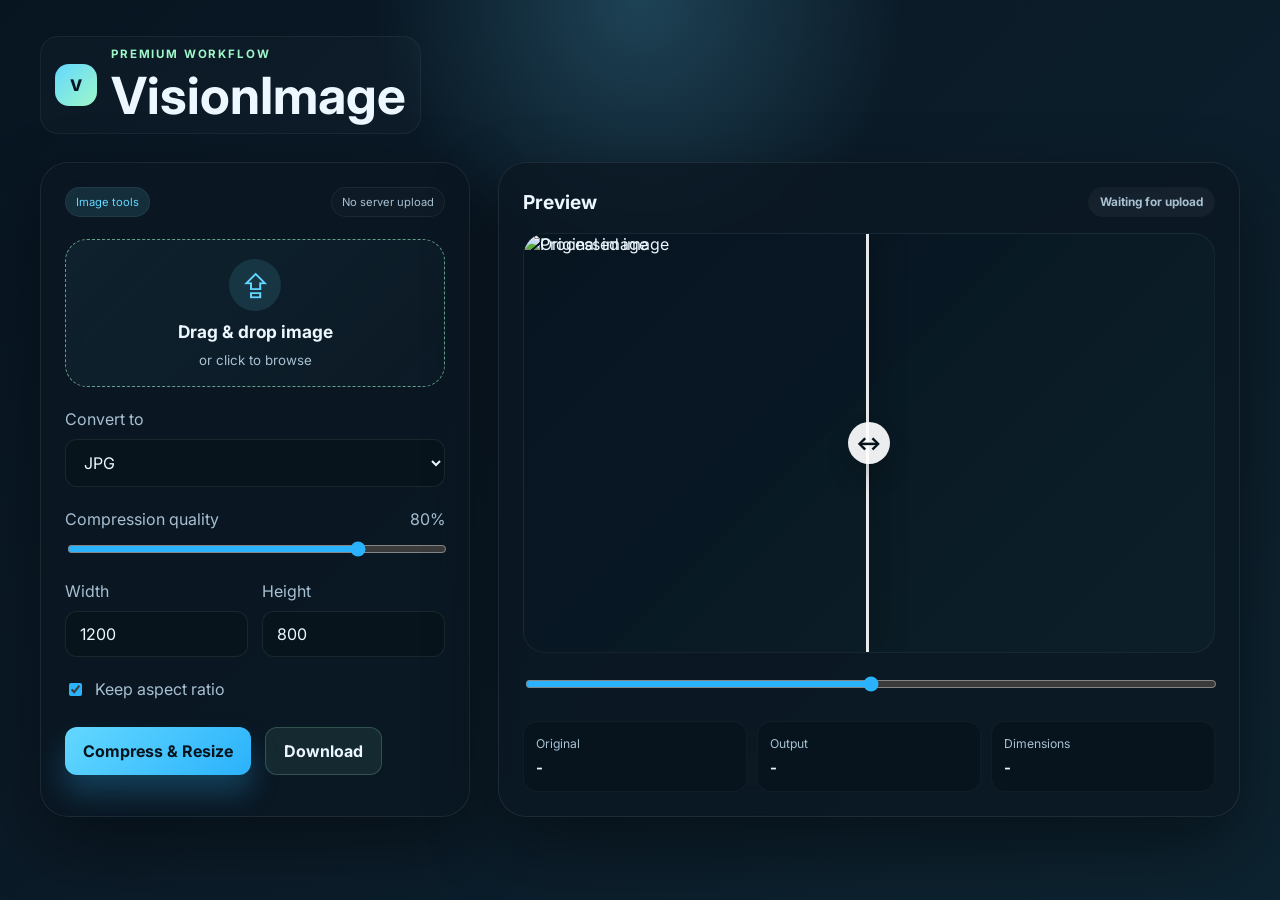
==== index.html @ 9de045d2 "Rename Index.html to index.html" ====
<!DOCTYPE html>
<html lang="en">
  <head>
    <meta charset="UTF-8" />
    <meta name="viewport" content="width=device-width, initial-scale=1.0" />
    <title>VisionImage — Premium Image Compressor</title>
    <link rel="preconnect" href="https://fonts.googleapis.com" />
    <link rel="preconnect" href="https://fonts.gstatic.com" crossorigin />
    <link
      href="https://fonts.googleapis.com/css2?family=Inter:wght@400;500;600;700;800&display=swap"
      rel="stylesheet"
    />
    <link rel="stylesheet" href="Style.css" />
  </head>
  <body>
    <div class="page-shell">
      <header class="topbar">
        <div class="brand-row">
          <div class="brand-mark">V</div>
          <div>
            <p class="eyebrow">Premium workflow</p>
            <h1>VisionImage</h1>
          </div>
        </div>
      </header>

      <main class="tool-layout">
        <section class="panel controls-panel">
          <div class="panel-header-row">
            <span class="tag-pill">Image tools</span>
            <span class="mini-stat">No server upload</span>
          </div>

          <div id="dropZone" class="upload-box">
            <label for="imageInput" class="upload-label">
              <span class="upload-icon">⇪</span>
              <strong>Drag & drop image</strong>
              <small>or click to browse</small>
            </label>
            <input id="imageInput" type="file" accept="image/*" />
          </div>

          <div class="control-group">
            <label for="formatSelect">Convert to</label>
            <select id="formatSelect">
              <option value="image/jpeg">JPG</option>
              <option value="image/webp">WebP</option>
              <option value="image/png">PNG</option>
            </select>
          </div>

          <div class="control-group range-group">
            <div class="label-row">
              <label for="qualityRange">Compression quality</label>
              <span id="qualityValue">80%</span>
            </div>
            <input id="qualityRange" type="range" min="10" max="100" value="80" />
          </div>

          <div class="resize-grid">
            <div class="control-group compact">
              <label for="widthInput">Width</label>
              <input id="widthInput" type="number" min="1" value="1200" />
            </div>
            <div class="control-group compact">
              <label for="heightInput">Height</label>
              <input id="heightInput" type="number" min="1" value="800" />
            </div>
          </div>

          <label class="checkbox-row">
            <input id="lockAspect" type="checkbox" checked />
            <span>Keep aspect ratio</span>
          </label>

          <div class="button-row">
            <button id="processBtn" class="primary-btn">Compress & Resize</button>
            <a id="downloadBtn" class="secondary-btn" download="converted-image.jpg" hidden>
              Download
            </a>
          </div>
        </section>

        <section class="panel preview-panel">
          <div class="preview-header">
            <h2>Preview</h2>
            <span id="statusBadge" class="status-badge neutral">Waiting for upload</span>
          </div>

          <div class="compare-card">
            <div id="compareSurface" class="compare-surface">
              <img id="beforeImage" alt="Original image" />
              <div id="afterLayer" class="after-layer">
                <img id="afterImage" alt="Processed image" />
              </div>
              <div id="compareHandle" class="compare-handle">↔</div>
            </div>
            <input id="compareSlider" type="range" min="0" max="100" value="50" aria-label="Before after comparison" />
          </div>

          <div class="stats-box">
            <div>
              <span>Original</span>
              <strong id="originalInfo">-</strong>
            </div>
            <div>
              <span>Output</span>
              <strong id="outputInfo">-</strong>
            </div>
            <div>
              <span>Dimensions</span>
              <strong id="dimensionInfo">-</strong>
            </div>
          </div>
        </section>
      </main>
    </div>

    <script src="Script.js"></script>
  </body>
</html>
---- Style.css ----
:root {
  --bg: #071521;
  --bg-alt: #0d1f2d;
  --panel: rgba(12, 24, 34, 0.72);
  --panel-border: rgba(255, 255, 255, 0.08);
  --primary: #63d8ff;
  --primary-strong: #2bb2fc;
  --accent: #9ef7c8;
  --text: #edf7ff;
  --muted: #a7c0d2;
  --success: #87f5c7;
  --shadow: 0 28px 70px rgba(0, 0, 0, 0.42);
  --ring: rgba(99, 216, 255, 0.3);
}

* {
  box-sizing: border-box;
}

html {
  scroll-behavior: smooth;
}

body {
  margin: 0;
  min-height: 100vh;
  font-family: "Inter", sans-serif;
  background:
    radial-gradient(circle at top, rgba(99, 216, 255, 0.22), transparent 24%),
    linear-gradient(135deg, #071521 0%, #0b1a27 38%, #0d2330 100%);
  color: var(--text);
}

img {
  max-width: 100%;
  display: block;
}

button,
input,
select {
  font: inherit;
}

.page-shell {
  max-width: 1240px;
  margin: 0 auto;
  padding: 36px 20px 60px;
}

.topbar {
  margin-bottom: 28px;
}

.brand-row {
  display: inline-flex;
  align-items: center;
  gap: 14px;
  padding: 10px 14px;
  border-radius: 18px;
  background: rgba(255, 255, 255, 0.02);
  border: 1px solid rgba(255, 255, 255, 0.05);
}

.brand-mark {
  width: 42px;
  height: 42px;
  border-radius: 14px;
  display: grid;
  place-items: center;
  background: linear-gradient(135deg, var(--primary), var(--accent));
  color: #071521;
  font-weight: 800;
}

.eyebrow {
  margin: 0 0 6px;
  font-size: 0.72rem;
  letter-spacing: 0.16em;
  text-transform: uppercase;
  color: var(--accent);
  font-weight: 700;
}

h1 {
  margin: 0;
  font-size: clamp(2rem, 4vw, 3.3rem);
  line-height: 1.1;
}

.tool-layout {
  display: grid;
  grid-template-columns: minmax(320px, 430px) minmax(350px, 1fr);
  gap: 28px;
}

.panel {
  background: rgba(12, 24, 34, 0.74);
  border: 1px solid var(--panel-border);
  border-radius: 28px;
  box-shadow: var(--shadow);
  padding: 24px;
  backdrop-filter: blur(16px);
}

.controls-panel {
  display: flex;
  flex-direction: column;
  gap: 22px;
}

.panel-header-row {
  display: flex;
  justify-content: space-between;
  gap: 12px;
  align-items: center;
}

.tag-pill,
.mini-stat {
  display: inline-flex;
  align-items: center;
  border-radius: 999px;
  padding: 7px 10px;
  font-size: 0.7rem;
  border: 1px solid rgba(255, 255, 255, 0.06);
}

.tag-pill {
  background: rgba(99, 216, 255, 0.12);
  color: var(--primary);
}

.mini-stat {
  color: var(--muted);
  background: rgba(255, 255, 255, 0.02);
}

.upload-box {
  border: 1.5px dashed rgba(158, 247, 200, 0.6);
  border-radius: 22px;
  background: linear-gradient(135deg, rgba(16, 36, 48, 0.88), rgba(13, 28, 39, 0.7));
  padding: 18px 16px;
  transition: border-color 0.25s ease, transform 0.2s ease, box-shadow 0.2s ease;
}

.upload-box.dragover {
  border-color: var(--primary);
  box-shadow: 0 0 0 5px var(--ring);
  transform: translateY(-1px);
}

.upload-label {
  display: flex;
  flex-direction: column;
  align-items: center;
  justify-content: center;
  gap: 10px;
  text-align: center;
  cursor: pointer;
  min-height: 110px;
}

.upload-icon {
  width: 52px;
  height: 52px;
  display: grid;
  place-items: center;
  border-radius: 50%;
  font-size: 1.7rem;
  background: rgba(99, 216, 255, 0.12);
  color: var(--primary);
}

.upload-label strong {
  font-size: 1.08rem;
}

.upload-label small {
  color: var(--muted);
}

#imageInput {
  display: none;
}

.control-group {
  display: flex;
  flex-direction: column;
  gap: 10px;
}

.control-group label,
.label-row {
  color: var(--muted);
}

.label-row {
  display: flex;
  justify-content: space-between;
  align-items: center;
  gap: 12px;
}

select,
input[type="number"],
input[type="range"] {
  width: 100%;
}

select,
input[type="number"] {
  border: 1px solid rgba(255, 255, 255, 0.08);
  background: rgba(8, 20, 28, 0.85);
  border-radius: 12px;
  color: var(--text);
  padding: 12px 14px;
}

input[type="range"] {
  accent-color: var(--primary-strong);
}

.resize-grid {
  display: grid;
  grid-template-columns: repeat(2, minmax(0, 1fr));
  gap: 14px;
}

.checkbox-row {
  display: inline-flex;
  align-items: center;
  gap: 10px;
  color: var(--muted);
}

.checkbox-row input {
  accent-color: var(--primary-strong);
}

.button-row {
  display: flex;
  flex-wrap: wrap;
  gap: 14px;
  margin-top: 6px;
}

.primary-btn,
.secondary-btn {
  display: inline-flex;
  align-items: center;
  justify-content: center;
  border-radius: 12px;
  font-weight: 700;
  text-decoration: none;
  padding: 13px 18px;
  cursor: pointer;
  border: none;
  transition: transform 0.2s ease, box-shadow 0.2s ease, opacity 0.2s ease;
}

.primary-btn {
  background: linear-gradient(135deg, var(--primary), var(--primary-strong));
  color: #06131b;
  box-shadow: 0 18px 28px rgba(43, 178, 252, 0.25);
}

.secondary-btn {
  background: rgba(158, 247, 200, 0.08);
  border: 1px solid rgba(158, 247, 200, 0.2);
  color: var(--text);
}

.primary-btn:hover,
.secondary-btn:hover {
  transform: translateY(-1px);
}

.preview-panel {
  display: flex;
  flex-direction: column;
  min-height: 520px;
}

.preview-header {
  display: flex;
  align-items: center;
  justify-content: space-between;
  gap: 14px;
  margin-bottom: 16px;
}

.preview-header h2 {
  margin: 0;
  font-size: 1.2rem;
}

.status-badge {
  display: inline-flex;
  align-items: center;
  justify-content: center;
  padding: 8px 12px;
  border-radius: 999px;
  font-size: 0.74rem;
  font-weight: 700;
}

.status-badge.neutral {
  color: var(--muted);
  background: rgba(255, 255, 255, 0.04);
}

.status-badge.success {
  color: var(--success);
  background: rgba(135, 245, 199, 0.09);
}

.compare-card {
  display: flex;
  flex-direction: column;
  gap: 12px;
}

.compare-surface {
  position: relative;
  width: 100%;
  height: 420px;
  overflow: hidden;
  border-radius: 22px;
  background: linear-gradient(135deg, rgba(7, 21, 33, 0.92), rgba(13, 33, 42, 0.84));
  border: 1px solid rgba(255, 255, 255, 0.06);
}

.compare-surface img {
  position: absolute;
  inset: 0;
  width: 100%;
  height: 100%;
  object-fit: cover;
}

.after-layer {
  position: absolute;
  inset: 0 auto 0 0;
  width: 50%;
  overflow: hidden;
  border-right: 3px solid rgba(255, 255, 255, 0.9);
  box-shadow: 12px 0 26px rgba(0, 0, 0, 0.15);
}

.compare-handle {
  position: absolute;
  top: 50%;
  left: 50%;
  transform: translate(-50%, -50%);
  width: 42px;
  height: 42px;
  display: grid;
  place-items: center;
  background: rgba(255, 255, 255, 0.92);
  color: #06131b;
  border-radius: 50%;
  box-shadow: 0 12px 24px rgba(0, 0, 0, 0.2);
  font-size: 1.2rem;
  font-weight: 800;
  pointer-events: none;
}

#compareSlider {
  width: 100%;
  height: 34px;
  accent-color: var(--primary-strong);
}

.stats-box {
  margin-top: 18px;
  display: grid;
  grid-template-columns: repeat(3, minmax(0, 1fr));
  gap: 10px;
}

.stats-box > div {
  border-radius: 14px;
  padding: 14px 12px;
  background: rgba(8, 21, 29, 0.8);
  border: 1px solid rgba(255, 255, 255, 0.04);
}

.stats-box span {
  display: block;
  margin-bottom: 6px;
  font-size: 0.76rem;
  color: var(--muted);
}

.stats-box strong {
  font-size: 0.93rem;
}

@media (max-width: 860px) {
  .tool-layout {
    grid-template-columns: 1fr;
  }

  .compare-surface {
    height: 300px;
  }
}
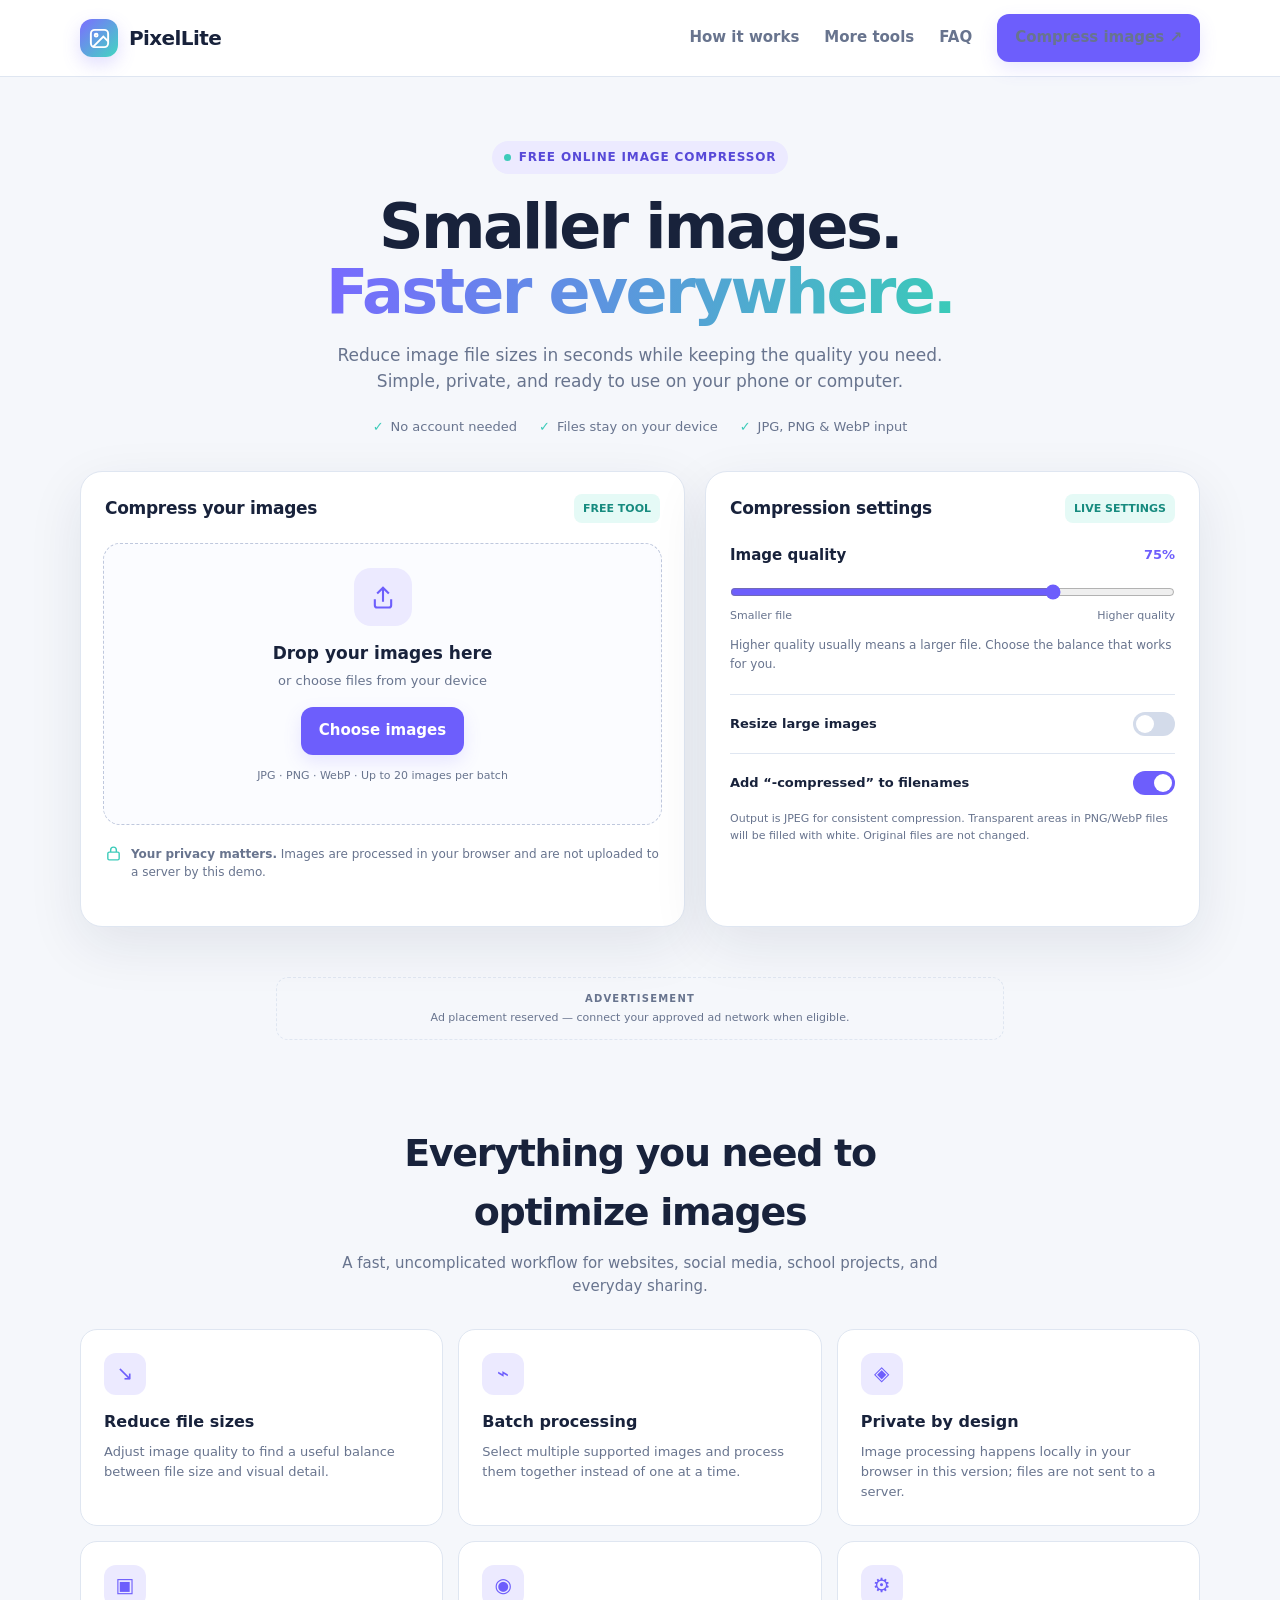
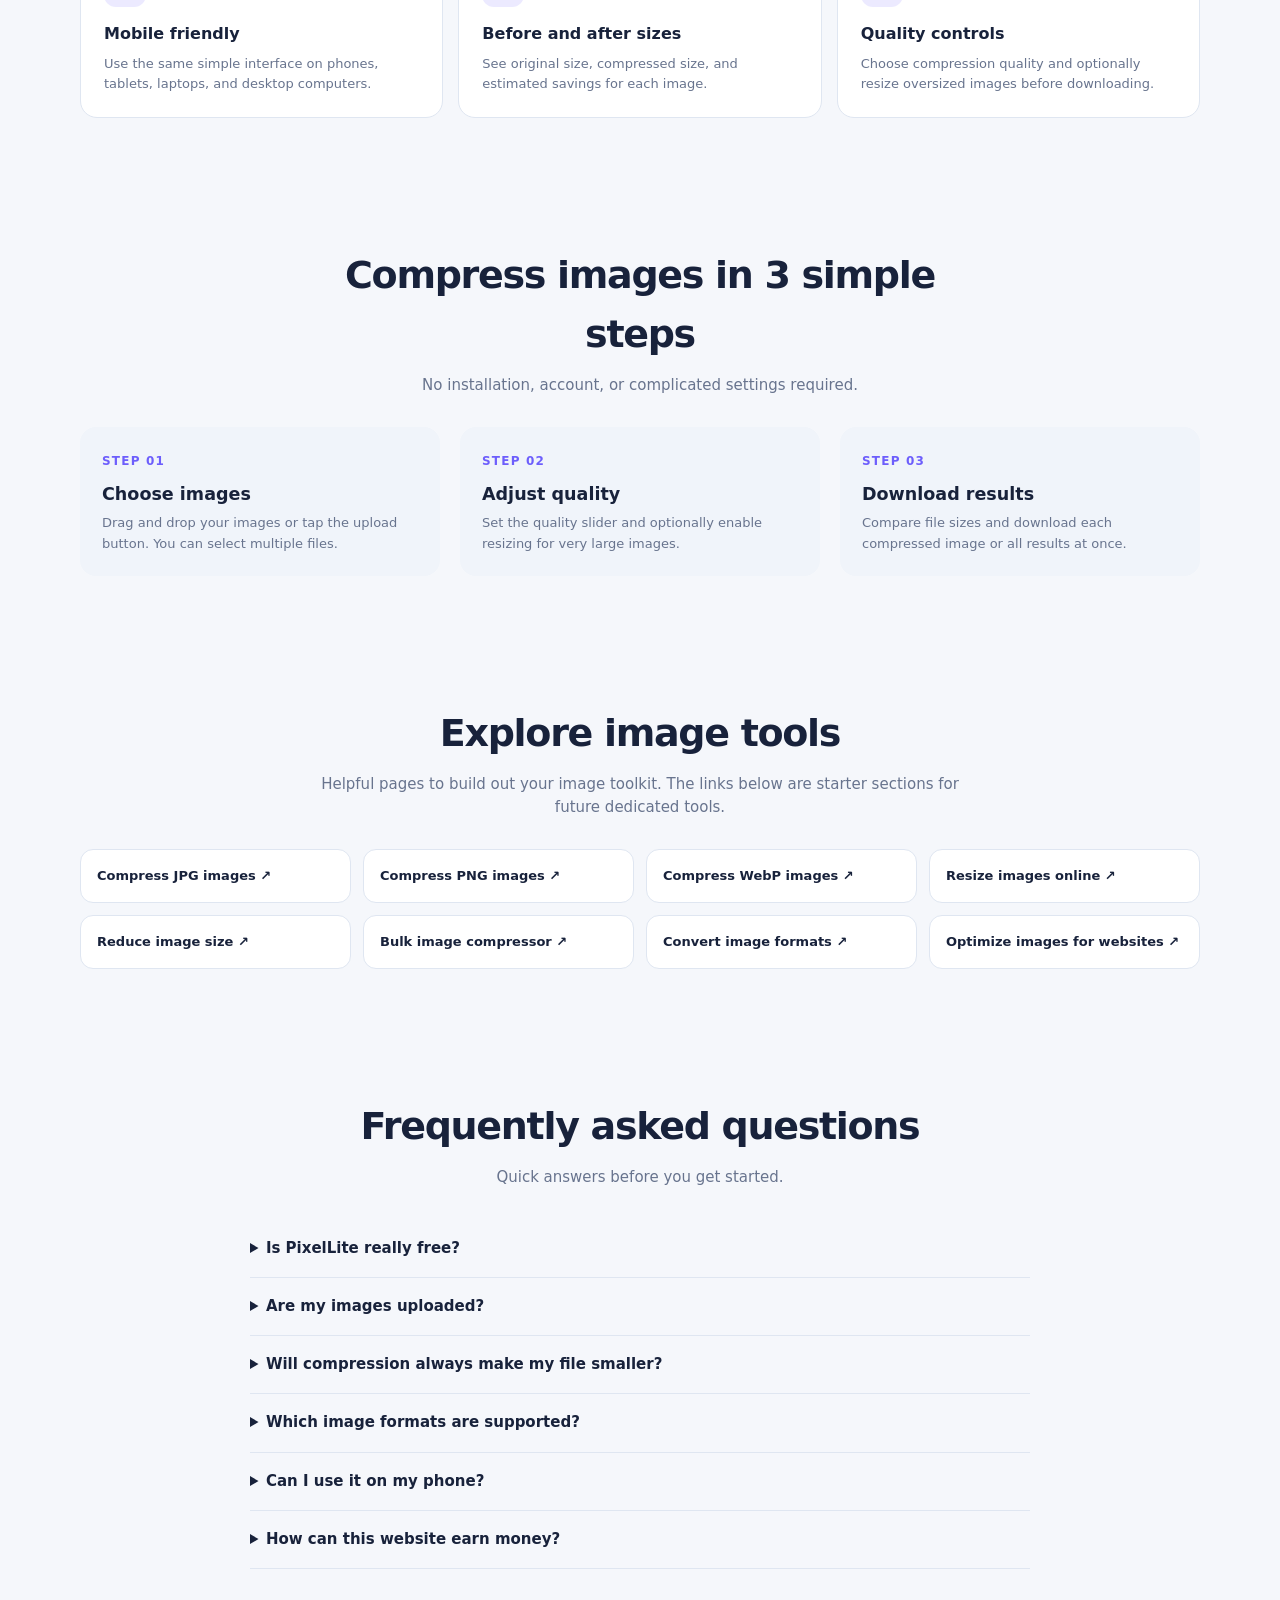
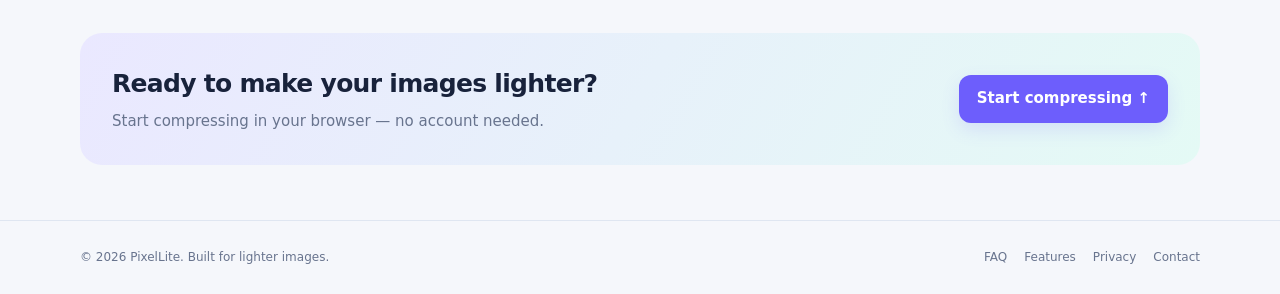
==== commit 946aa5b9: "Update Fromer Code" ====
--- a/index.html
+++ b/index.html
@@ -1,121 +1,278 @@
 <!DOCTYPE html>
 <html lang="en">
-  <head>
-    <meta charset="UTF-8" />
-    <meta name="viewport" content="width=device-width, initial-scale=1.0" />
-    <title>VisionImage — Premium Image Compressor</title>
-    <link rel="preconnect" href="https://fonts.googleapis.com" />
-    <link rel="preconnect" href="https://fonts.gstatic.com" crossorigin />
-    <link
-      href="https://fonts.googleapis.com/css2?family=Inter:wght@400;500;600;700;800&display=swap"
-      rel="stylesheet"
-    />
-    <link rel="stylesheet" href="Style.css" />
-  </head>
-  <body>
-    <div class="page-shell">
-      <header class="topbar">
-        <div class="brand-row">
-          <div class="brand-mark">V</div>
-          <div>
-            <p class="eyebrow">Premium workflow</p>
-            <h1>VisionImage</h1>
-          </div>
-        </div>
-      </header>
+<head>
+<meta charset="UTF-8">
+<meta name="viewport" content="width=device-width, initial-scale=1">
+<title>DPixelLite — Free Online Image Compressor</title>
+<meta name="description" content="Compress JPG, PNG and WebP images online. Compare file sizes, adjust quality, and download optimized images directly in your browser.">
+<meta name="keywords" content="compress image online, image compressor, compress JPG, compress PNG, reduce image size, WebP">
+<meta name="theme-color" content="#10172b">
+<link rel="canonical" href="https://your-site.pages.dev/">
+<meta property="og:title" content="PixelLite — Free Online Image Compressor">
+<meta property="og:description" content="Make images smaller in seconds. Private, simple, and free.">
+<meta property="og:type" content="website">
+<style>
+:root{color-scheme:light dark;--bg:light-dark(#f5f7fb,#0b1020);--surface:light-dark(#fff,#121a2e);--surface2:light-dark(#f0f4fa,#19233a);--text:light-dark(#18223b,#f1f5ff);--muted:light-dark(#68748e,#a3afc9);--border:light-dark(#dfe6f1,#293650);--accent:#6d5efc;--accent2:#3dcbba;--danger:#d64b63;--shadow:0 18px 55px rgba(22,35,68,.09)}
+*{box-sizing:border-box}html{scroll-behavior:smooth}body{margin:0;background:var(--bg);color:var(--text);font:15px/1.55 Inter,ui-sans-serif,system-ui,-apple-system,BlinkMacSystemFont,"Segoe UI",sans-serif}button,input{font:inherit}button{cursor:pointer}.root{min-height:100vh;background:var(--bg)}.wrap{width:min(1120px,calc(100% - 36px));margin:auto}.topbar{border-bottom:1px solid var(--border);background:var(--surface)}.nav{height:76px;display:flex;align-items:center;justify-content:space-between;gap:20px}.brand{display:flex;align-items:center;gap:11px;text-decoration:none;color:var(--text);font-size:20px;font-weight:850;letter-spacing:-.6px}.logo{width:38px;height:38px;border-radius:12px;background:linear-gradient(135deg,#7c6dff,#42d7c1);display:grid;place-items:center;color:white;box-shadow:0 7px 18px #6d5efc35}.logo svg{width:23px}.navlinks{display:flex;align-items:center;gap:25px}.navlinks a{color:var(--muted);text-decoration:none;font-weight:650}.navlinks a:hover{color:var(--accent)}.nav-cta,.primary{border:0;background:var(--accent);color:white;padding:12px 18px;border-radius:12px;font-weight:800;box-shadow:0 7px 18px #6d5efc25}.hero{text-align:center;padding:64px 0 34px}.eyebrow{display:inline-flex;align-items:center;gap:8px;padding:7px 12px;border-radius:999px;background:light-dark(#eceaff,#242044);color:light-dark(#5749d8,#bdb5ff);font-size:12px;font-weight:850;letter-spacing:.07em;text-transform:uppercase}.eyedot{width:7px;height:7px;background:var(--accent2);border-radius:50%}h1{font-size:clamp(36px,6vw,62px);line-height:1.06;letter-spacing:-2.7px;margin:20px auto 17px;max-width:820px}h1 span{background:linear-gradient(100deg,#7869ff,#3acbb8);background-clip:text;-webkit-background-clip:text;color:transparent}.hero p{color:var(--muted);font-size:17px;max-width:640px;margin:0 auto}.trustrow{display:flex;justify-content:center;gap:22px;flex-wrap:wrap;margin-top:22px;color:var(--muted);font-size:13px}.trustrow span{display:flex;align-items:center;gap:7px}.check{color:var(--accent2);font-weight:900}.workspace{display:grid;grid-template-columns:1.1fr .9fr;gap:20px;align-items:stretch;padding-bottom:30px}.panel{background:var(--surface);border:1px solid var(--border);border-radius:22px;box-shadow:var(--shadow);overflow:hidden}.panelhead{padding:22px 24px 0;display:flex;align-items:center;justify-content:space-between;gap:12px}.panelhead h2{font-size:17px;margin:0;letter-spacing:-.3px}.pill{font-size:11px;font-weight:800;color:light-dark(#178b7f,#72e2d2);background:light-dark(#e5faf6,#123a3a);padding:6px 9px;border-radius:8px}.dropzone{margin:20px 22px;border:1.5px dashed light-dark(#bfc8dd,#455271);border-radius:17px;min-height:250px;display:flex;flex-direction:column;align-items:center;justify-content:center;text-align:center;padding:24px;transition:.2s;background:light-dark(#fbfcff,#151e34)}.dropzone.dragover{border-color:var(--accent);background:light-dark(#f0eeff,#242044)}.uploadicon{width:58px;height:58px;border-radius:17px;display:grid;place-items:center;background:light-dark(#eceaff,#29254b);color:var(--accent);margin-bottom:14px}.uploadicon svg{width:28px;height:28px}.dropzone h3{margin:0 0 5px;font-size:17px}.dropzone p{color:var(--muted);margin:0 0 16px;font-size:13px}.filetypes{font-size:11px!important;margin-top:12px!important}.secondary{border:1px solid var(--border);background:var(--surface);color:var(--text);padding:11px 16px;border-radius:11px;font-weight:750}.secondary:hover{border-color:var(--accent)}#fileInput{display:none}.privacy{display:flex;gap:9px;align-items:flex-start;margin:0 24px 22px;color:var(--muted);font-size:12px}.privacy svg{width:17px;min-width:17px;color:var(--accent2)}.settings{padding:21px 24px 24px}.settingline{display:flex;align-items:center;justify-content:space-between;gap:14px;margin-bottom:10px}.settingline label{font-weight:750}.qualityvalue{font-size:13px;color:var(--accent);font-weight:900}.range{width:100%;accent-color:var(--accent);margin:7px 0 5px}.rangeends{display:flex;justify-content:space-between;color:var(--muted);font-size:11px}.settingnote{font-size:12px;color:var(--muted);margin:12px 0 20px}.toggleline{display:flex;justify-content:space-between;gap:12px;align-items:center;border-top:1px solid var(--border);padding-top:17px;margin-top:17px}.toggleline label{font-size:13px;font-weight:700}.switch{position:relative;width:42px;height:24px;flex-shrink:0}.switch input{opacity:0;width:0;height:0}.slider{position:absolute;inset:0;background:light-dark(#d3dbea,#3a4762);border-radius:99px;transition:.2s}.slider:before{content:"";position:absolute;width:18px;height:18px;left:3px;top:3px;background:white;border-radius:50%;transition:.2s}.switch input:checked+.slider{background:var(--accent)}.switch input:checked+.slider:before{transform:translateX(18px)}.formatnote{color:var(--muted);font-size:11px;margin:15px 0 0}.filelist{padding:0 22px 22px;display:grid;gap:10px}.fileitem{border:1px solid var(--border);border-radius:14px;padding:12px;display:grid;grid-template-columns:48px minmax(0,1fr) auto;gap:12px;align-items:center}.thumb{width:48px;height:48px;border-radius:10px;object-fit:cover;background:var(--surface2)}.filename{font-weight:750;font-size:13px;white-space:nowrap;overflow:hidden;text-overflow:ellipsis}.filesub{color:var(--muted);font-size:11px;margin-top:3px}.fileactions{display:flex;align-items:center;gap:7px}.downloadone{border:0;border-radius:9px;background:light-dark(#eceaff,#29254b);color:light-dark(#5749d8,#c3bcff);padding:8px 10px;font-size:11px;font-weight:850}.removeone{border:0;background:transparent;color:var(--muted);font-size:18px;padding:5px}.results{margin:0 22px 22px;padding:18px;border-radius:15px;background:var(--surface2);display:none}.resulttop{display:flex;justify-content:space-between;gap:10px;align-items:center}.resulttop strong{font-size:14px}.saved{font-size:12px;font-weight:900;color:light-dark(#128c7e,#62e0cf)}.stats{display:grid;grid-template-columns:repeat(3,1fr);gap:8px;margin-top:14px}.stat{background:var(--surface);border:1px solid var(--border);padding:12px;border-radius:11px;min-width:0}.stat span{display:block;color:var(--muted);font-size:10px;margin-bottom:5px}.stat strong{font-size:15px;letter-spacing:-.4px;overflow-wrap:anywhere}.actions{display:flex;gap:9px;margin-top:15px}.actions button{flex:1}.primary:disabled{opacity:.5;cursor:not-allowed}.status{font-size:12px;color:var(--muted);min-height:18px;margin-top:12px}.section{padding:64px 0}.sectionhead{text-align:center;max-width:650px;margin:0 auto 30px}.sectionhead h2{font-size:clamp(26px,4vw,38px);letter-spacing:-1.3px;margin:0 0 10px}.sectionhead p{color:var(--muted);margin:0}.featuregrid{display:grid;grid-template-columns:repeat(3,1fr);gap:15px}.feature{padding:23px;background:var(--surface);border:1px solid var(--border);border-radius:17px}.featureicon{width:42px;height:42px;border-radius:12px;background:light-dark(#eceaff,#29254b);display:grid;place-items:center;color:var(--accent);font-size:20px}.feature h3{margin:15px 0 7px;font-size:16px}.feature p{color:var(--muted);font-size:13px;margin:0}.howgrid{display:grid;grid-template-columns:repeat(3,1fr);gap:20px}.step{padding:22px;border-radius:16px;background:var(--surface2)}.stepnum{color:var(--accent);font-size:12px;font-weight:900;letter-spacing:.1em}.step h3{margin:9px 0 5px}.step p{color:var(--muted);font-size:13px;margin:0}.seo-tools{display:grid;grid-template-columns:repeat(4,1fr);gap:12px}.tool-link{padding:16px;border:1px solid var(--border);border-radius:13px;text-decoration:none;color:var(--text);background:var(--surface);font-weight:750;font-size:13px}.tool-link:hover{border-color:var(--accent);color:var(--accent)}.faq{max-width:780px;margin:auto}.faq details{padding:17px 0;border-bottom:1px solid var(--border)}.faq summary{font-weight:800;cursor:pointer}.faq details p{color:var(--muted);font-size:14px;margin-bottom:0}.cta{padding:32px;border-radius:22px;background:linear-gradient(120deg,light-dark(#eae8ff,#211e47),light-dark(#e4faf5,#123b3a));display:flex;justify-content:space-between;align-items:center;gap:20px}.cta h2{margin:0 0 6px;font-size:25px;letter-spacing:-.7px}.cta p{margin:0;color:var(--muted)}footer{border-top:1px solid var(--border);padding:27px 0;color:var(--muted);font-size:12px}.footrow{display:flex;justify-content:space-between;gap:18px;flex-wrap:wrap}.footlinks{display:flex;gap:17px;flex-wrap:wrap}.footlinks a{color:var(--muted);text-decoration:none}.toast{position:fixed;bottom:20px;left:50%;transform:translateX(-50%);background:var(--text);color:var(--bg);padding:12px 18px;border-radius:12px;box-shadow:var(--shadow);display:none;z-index:10;font-size:13px;font-weight:750}.adslot{border:1px dashed var(--border);border-radius:12px;padding:13px;text-align:center;color:var(--muted);font-size:11px;margin:20px auto;max-width:728px}.adslot strong{display:block;color:var(--muted);font-size:10px;letter-spacing:.12em;margin-bottom:3px}.hidden{display:none!important}
+@media(max-width:800px){.workspace{grid-template-columns:1fr}.hero{padding-top:48px}.featuregrid{grid-template-columns:repeat(2,1fr)}.seo-tools{grid-template-columns:repeat(2,1fr)}.navlinks{gap:12px}.navlinks a:not(.nav-cta){display:none}.howgrid{gap:10px}.step{padding:16px}}
+@media(max-width:520px){.wrap{width:calc(100% - 24px)}.nav{height:65px}.brand{font-size:18px}.nav-cta{padding:10px 12px;font-size:12px}.hero{padding:39px 0 25px}h1{letter-spacing:-1.7px}.hero p{font-size:15px}.trustrow{gap:10px;font-size:11px}.panelhead{padding:18px 17px 0}.dropzone{margin:16px;min-height:225px;padding:18px}.privacy{margin:0 18px 18px}.settings{padding:18px}.filelist{padding:0 14px 15px}.fileitem{grid-template-columns:40px minmax(0,1fr) auto;gap:8px;padding:9px}.thumb{width:40px;height:40px}.downloadone{padding:7px;font-size:10px}.removeone{display:none}.results{margin:0 14px 15px;padding:13px}.stats{gap:5px}.stat{padding:9px}.stat strong{font-size:13px}.actions{flex-direction:column}.section{padding:45px 0}.featuregrid{grid-template-columns:1fr}.howgrid{grid-template-columns:1fr}.seo-tools{grid-template-columns:1fr 1fr}.cta{align-items:flex-start;flex-direction:column;padding:23px}.cta h2{font-size:22px}}
+</style>
+</head>
+<body>
+<div class="root">
+<header class="topbar"><div class="wrap nav">
+<a class="brand" href="#" aria-label="PixelLite home"><span class="logo"><svg viewBox="0 0 24 24" fill="none" stroke="currentColor" stroke-width="2"><rect x="3" y="3" width="18" height="18" rx="4"/><circle cx="8.5" cy="8.5" r="1.5"/><path d="m21 15-5-5L5 21"/></svg></span>PixelLite</a>
+<nav class="navlinks"><a href="#how">How it works</a><a href="#tools">More tools</a><a href="#faq">FAQ</a><a class="nav-cta" href="#compressor">Compress images ↗</a></nav>
+</div></header>
+<main>
+<section class="hero wrap">
+<div class="eyebrow"><span class="eyedot"></span> Free online image compressor</div>
+<h1>Smaller images.<br><span>Faster everywhere.</span></h1>
+<p>Reduce image file sizes in seconds while keeping the quality you need. Simple, private, and ready to use on your phone or computer.</p>
+<div class="trustrow"><span><b class="check">✓</b> No account needed</span><span><b class="check">✓</b> Files stay on your device</span><span><b class="check">✓</b> JPG, PNG & WebP input</span></div>
+</section>
+<div class="wrap workspace" id="compressor">
+<section class="panel">
+<div class="panelhead"><h2>Compress your images</h2><span class="pill">FREE TOOL</span></div>
+<div class="dropzone" id="dropzone" role="button" tabindex="0" aria-label="Choose or drop images">
+<div class="uploadicon"><svg viewBox="0 0 24 24" fill="none" stroke="currentColor" stroke-width="1.8"><path d="M12 16V4m-5 5 5-5 5 5"/><path d="M5 14v5a2 2 0 0 0 2 2h10a2 2 0 0 0 2-2v-5"/></svg></div>
+<h3>Drop your images here</h3><p>or choose files from your device</p>
+<button class="primary" id="chooseBtn" type="button">Choose images</button>
+<p class="filetypes">JPG · PNG · WebP · Up to 20 images per batch</p>
+</div>
+<input id="fileInput" type="file" accept="image/jpeg,image/png,image/webp" multiple>
+<div class="privacy"><svg viewBox="0 0 24 24" fill="none" stroke="currentColor" stroke-width="2"><rect x="4" y="10" width="16" height="11" rx="2"/><path d="M8 10V7a4 4 0 0 1 8 0v3"/></svg><span><strong>Your privacy matters.</strong> Images are processed in your browser and are not uploaded to a server by this demo.</span></div>
+<div id="fileList" class="filelist"></div>
+<div class="results" id="results">
+<div class="resulttop"><strong>Compression summary</strong><span class="saved" id="savedBadge">Ready</span></div>
+<div class="stats"><div class="stat"><span>Original total</span><strong id="originalTotal">—</strong></div><div class="stat"><span>Compressed total</span><strong id="compressedTotal">—</strong></div><div class="stat"><span>Space saved</span><strong id="savedTotal">—</strong></div></div>
+<div class="actions"><button class="primary" id="downloadAll" disabled>Download all images</button><button class="secondary" id="clearAll">Clear all</button></div>
+<div class="status" id="status" role="status" aria-live="polite"></div>
+</div>
+</section>
+<aside class="panel">
+<div class="panelhead"><h2>Compression settings</h2><span class="pill">LIVE SETTINGS</span></div>
+<div class="settings">
+<div class="settingline"><label for="quality">Image quality</label><span class="qualityvalue" id="qualityValue">75%</span></div>
+<input class="range" id="quality" type="range" min="20" max="95" value="75" step="5">
+<div class="rangeends"><span>Smaller file</span><span>Higher quality</span></div>
+<p class="settingnote">Higher quality usually means a larger file. Choose the balance that works for you.</p>
+<div class="toggleline"><label for="resizeToggle">Resize large images</label><label class="switch"><input id="resizeToggle" type="checkbox"><span class="slider"></span></label></div>
+<div id="resizeOptions" class="hidden">
+<div class="settingline" style="margin-top:15px"><label for="maxWidth">Maximum width</label><span class="qualityvalue" id="widthValue">1920 px</span></div>
+<input class="range" id="maxWidth" type="range" min="640" max="2560" value="1920" step="160">
+<p class="settingnote">Images wider than this will be scaled down proportionally.</p>
+</div>
+<div class="toggleline"><label for="keepNames">Add “-compressed” to filenames</label><label class="switch"><input id="keepNames" type="checkbox" checked><span class="slider"></span></label></div>
+<p class="formatnote">Output is JPEG for consistent compression. Transparent areas in PNG/WebP files will be filled with white. Original files are not changed.</p>
+</div>
+</aside>
+</div>
+<div class="wrap"><div class="adslot"><strong>ADVERTISEMENT</strong>Ad placement reserved — connect your approved ad network when eligible.</div></div>
+<section class="section wrap" id="features">
+<div class="sectionhead"><h2>Everything you need to optimize images</h2><p>A fast, uncomplicated workflow for websites, social media, school projects, and everyday sharing.</p></div>
+<div class="featuregrid">
+<article class="feature"><div class="featureicon">↘</div><h3>Reduce file sizes</h3><p>Adjust image quality to find a useful balance between file size and visual detail.</p></article>
+<article class="feature"><div class="featureicon">⌁</div><h3>Batch processing</h3><p>Select multiple supported images and process them together instead of one at a time.</p></article>
+<article class="feature"><div class="featureicon">◈</div><h3>Private by design</h3><p>Image processing happens locally in your browser in this version; files are not sent to a server.</p></article>
+<article class="feature"><div class="featureicon">▣</div><h3>Mobile friendly</h3><p>Use the same simple interface on phones, tablets, laptops, and desktop computers.</p></article>
+<article class="feature"><div class="featureicon">◉</div><h3>Before and after sizes</h3><p>See original size, compressed size, and estimated savings for each image.</p></article>
+<article class="feature"><div class="featureicon">⚙</div><h3>Quality controls</h3><p>Choose compression quality and optionally resize oversized images before downloading.</p></article>
+</div>
+</section>
+<section class="section wrap" id="how">
+<div class="sectionhead"><h2>Compress images in 3 simple steps</h2><p>No installation, account, or complicated settings required.</p></div>
+<div class="howgrid">
+<div class="step"><span class="stepnum">STEP 01</span><h3>Choose images</h3><p>Drag and drop your images or tap the upload button. You can select multiple files.</p></div>
+<div class="step"><span class="stepnum">STEP 02</span><h3>Adjust quality</h3><p>Set the quality slider and optionally enable resizing for very large images.</p></div>
+<div class="step"><span class="stepnum">STEP 03</span><h3>Download results</h3><p>Compare file sizes and download each compressed image or all results at once.</p></div>
+</div>
+</section>
+<section class="section wrap" id="tools">
+<div class="sectionhead"><h2>Explore image tools</h2><p>Helpful pages to build out your image toolkit. The links below are starter sections for future dedicated tools.</p></div>
+<div class="seo-tools">
+<a class="tool-link" href="#compressor" data-tool="jpg">Compress JPG images ↗</a><a class="tool-link" href="#compressor" data-tool="png">Compress PNG images ↗</a><a class="tool-link" href="#compressor" data-tool="webp">Compress WebP images ↗</a><a class="tool-link" href="#compressor" data-tool="resize">Resize images online ↗</a><a class="tool-link" href="#compressor" data-tool="reduce">Reduce image size ↗</a><a class="tool-link" href="#compressor" data-tool="batch">Bulk image compressor ↗</a><a class="tool-link" href="#compressor" data-tool="convert">Convert image formats ↗</a><a class="tool-link" href="#compressor" data-tool="website">Optimize images for websites ↗</a>
+</div>
+</section>
+<section class="section wrap" id="faq">
+<div class="sectionhead"><h2>Frequently asked questions</h2><p>Quick answers before you get started.</p></div>
+<div class="faq">
+<details><summary>Is PixelLite really free?</summary><p>This demo has no payment step or account requirement. Hosting, traffic, and advanced features may have costs later when we expand our services.</p></details>
+<details><summary>Are my images uploaded?</summary><p>No. The image processing in this version runs locally in your browser using the Canvas API. Avoid closing the page before downloads finish.</p></details>
+<details><summary>Will compression always make my file smaller?</summary><p>No. Results depend on the source image and its format. Some images may not shrink much, and converting a transparent PNG to JPEG fills transparency with white.</p></details>
+<details><summary>Which image formats are supported?</summary><p>JPG, PNG, and WebP files can be selected. The current version exports JPEG files to keep the compression process consistent.</p></details>
+<details><summary>Can I use it on my phone?</summary><p>Yes. The layout adapts to mobile screens. Very large images or many files at once can use significant memory on older phones.</p></details>
+<details><summary>How can this website earn money?</summary><p>You can later test contextual ads, offer a paid bulk-processing workflow, or add premium tools. Publish a privacy policy and follow the ad provider's eligibility and consent rules before enabling advertising.</p></details>
+</div>
+</section>
+<section class="wrap" style="padding-bottom:55px"><div class="cta"><div><h2>Ready to make your images lighter?</h2><p>Start compressing in your browser — no account needed.</p></div><a href="#compressor" class="primary" style="text-decoration:none;white-space:nowrap">Start compressing ↑</a></div></section>
+</main>
+<footer><div class="wrap footrow"><span>© <span id="year"></span> PixelLite. Built for lighter images.</span><div class="footlinks"><a href="#faq">FAQ</a><a href="#features">Features</a><a href="#privacy-note" id="privacyLink">Privacy</a><a href="#contact" id="contactLink">Contact</a></div></div><div class="wrap hidden" id="footerNotice" style="margin-top:12px">Privacy note: files are processed locally in your browser in this demo. Add your own contact details and a complete privacy policy before publishing a monetized site.</div></footer>
+<div class="toast" id="toast" role="status"></div>
+</div>
+<script>
+(() => {
+const input = document.getElementById('fileInput');
+const dropzone = document.getElementById('dropzone');
+const chooseBtn = document.getElementById('chooseBtn');
+const fileList = document.getElementById('fileList');
+const quality = document.getElementById('quality');
+const qualityValue = document.getElementById('qualityValue');
+const resizeToggle = document.getElementById('resizeToggle');
+const resizeOptions = document.getElementById('resizeOptions');
+const maxWidth = document.getElementById('maxWidth');
+const widthValue = document.getElementById('widthValue');
+const keepNames = document.getElementById('keepNames');
+const results = document.getElementById('results');
+const status = document.getElementById('status');
+const downloadAll = document.getElementById('downloadAll');
+const clearAll = document.getElementById('clearAll');
+const toast = document.getElementById('toast');
+let items = [];
+let toastTimer;
 
-      <main class="tool-layout">
-        <section class="panel controls-panel">
-          <div class="panel-header-row">
-            <span class="tag-pill">Image tools</span>
-            <span class="mini-stat">No server upload</span>
-          </div>
+document.getElementById('year').textContent = new Date().getFullYear();
+chooseBtn.addEventListener('click', e => { e.stopPropagation(); input.click(); });
+dropzone.addEventListener('click', e => { if(e.target !== chooseBtn) input.click(); });
+dropzone.addEventListener('keydown', e => { if(e.key === 'Enter' || e.key === ' '){ e.preventDefault(); input.click(); } });
+input.addEventListener('change', e => addFiles([...e.target.files]));
+['dragenter','dragover'].forEach(name => dropzone.addEventListener(name, e => {e.preventDefault();dropzone.classList.add('dragover');}));
+['dragleave','drop'].forEach(name => dropzone.addEventListener(name, e => {e.preventDefault();dropzone.classList.remove('dragover');}));
+dropzone.addEventListener('drop', e => addFiles([...e.dataTransfer.files]));
+quality.addEventListener('input', () => { qualityValue.textContent = quality.value + '%'; });
+resizeToggle.addEventListener('change', () => resizeOptions.classList.toggle('hidden', !resizeToggle.checked));
+maxWidth.addEventListener('input', () => { widthValue.textContent = maxWidth.value + ' px'; });
+clearAll.addEventListener('click', clearFiles);
+downloadAll.addEventListener('click', downloadResults);
+document.getElementById('privacyLink').addEventListener('click', e => {e.preventDefault();document.getElementById('footerNotice').classList.toggle('hidden');});
+document.getElementById('contactLink').addEventListener('click', e => {e.preventDefault();showToast('Add your real support email before publishing.');});
+document.querySelectorAll('[data-tool]').forEach(a => a.addEventListener('click', () => showToast('This is a starter link. The main compressor is ready to use.')));
 
-          <div id="dropZone" class="upload-box">
-            <label for="imageInput" class="upload-label">
-              <span class="upload-icon">⇪</span>
-              <strong>Drag & drop image</strong>
-              <small>or click to browse</small>
-            </label>
-            <input id="imageInput" type="file" accept="image/*" />
-          </div>
-
-          <div class="control-group">
-            <label for="formatSelect">Convert to</label>
-            <select id="formatSelect">
-              <option value="image/jpeg">JPG</option>
-              <option value="image/webp">WebP</option>
-              <option value="image/png">PNG</option>
-            </select>
-          </div>
-
-          <div class="control-group range-group">
-            <div class="label-row">
-              <label for="qualityRange">Compression quality</label>
-              <span id="qualityValue">80%</span>
-            </div>
-            <input id="qualityRange" type="range" min="10" max="100" value="80" />
-          </div>
-
-          <div class="resize-grid">
-            <div class="control-group compact">
-              <label for="widthInput">Width</label>
-              <input id="widthInput" type="number" min="1" value="1200" />
-            </div>
-            <div class="control-group compact">
-              <label for="heightInput">Height</label>
-              <input id="heightInput" type="number" min="1" value="800" />
-            </div>
-          </div>
-
-          <label class="checkbox-row">
-            <input id="lockAspect" type="checkbox" checked />
-            <span>Keep aspect ratio</span>
-          </label>
-
-          <div class="button-row">
-            <button id="processBtn" class="primary-btn">Compress & Resize</button>
-            <a id="downloadBtn" class="secondary-btn" download="converted-image.jpg" hidden>
-              Download
-            </a>
-          </div>
-        </section>
-
-        <section class="panel preview-panel">
-          <div class="preview-header">
-            <h2>Preview</h2>
-            <span id="statusBadge" class="status-badge neutral">Waiting for upload</span>
-          </div>
-
-          <div class="compare-card">
-            <div id="compareSurface" class="compare-surface">
-              <img id="beforeImage" alt="Original image" />
-              <div id="afterLayer" class="after-layer">
-                <img id="afterImage" alt="Processed image" />
-              </div>
-              <div id="compareHandle" class="compare-handle">↔</div>
-            </div>
-            <input id="compareSlider" type="range" min="0" max="100" value="50" aria-label="Before after comparison" />
-          </div>
-
-          <div class="stats-box">
-            <div>
-              <span>Original</span>
-              <strong id="originalInfo">-</strong>
-            </div>
-            <div>
-              <span>Output</span>
-              <strong id="outputInfo">-</strong>
-            </div>
-            <div>
-              <span>Dimensions</span>
-              <strong id="dimensionInfo">-</strong>
-            </div>
-          </div>
-        </section>
-      </main>
-    </div>
-
-    <script src="Script.js"></script>
-  </body>
+function formatBytes(bytes) {
+ if (!Number.isFinite(bytes)) return '—';
+ if (bytes < 1024) return bytes + ' B';
+ const units = ['KB','MB','GB']; let n = bytes / 1024, i = 0;
+ while(n >= 1024 && i < units.length - 1){n /= 1024;i++;}
+ return n.toFixed(n >= 100 ? 0 : n >= 10 ? 1 : 2) + ' ' + units[i];
+}
+function addFiles(files) {
+ const allowed = ['image/jpeg','image/png','image/webp'];
+ const candidates = files.filter(f => allowed.includes(f.type));
+ if(!candidates.length && files.length) { showToast('Choose JPG, PNG, or WebP images.'); return; }
+ let room = Math.max(0,20-items.length);
+ const accepted = candidates.slice(0,room);
+ if(candidates.length > room) showToast('Maximum 20 images per batch.');
+ accepted.forEach(file => {
+   const id = (crypto.randomUUID ? crypto.randomUUID() : String(Date.now()+Math.random()));
+   const item = {id,file,blob:null,url:null,thumb:null,state:'queued',error:''};
+   items.push(item);
+   renderItem(item);
+ });
+ if(accepted.length) {
+   results.style.display = 'block';
+   status.textContent = accepted.length + ' image(s) added. Compressing…';
+   processQueued();
+ }
+ input.value = '';
+}
+function renderItem(item) {
+ const row = document.createElement('div'); row.className = 'fileitem'; row.dataset.id = item.id;
+ const thumb = document.createElement('img'); thumb.className = 'thumb'; thumb.alt = ''; thumb.src = URL.createObjectURL(item.file); item.thumb = thumb.src;
+ const details = document.createElement('div');
+ const name = document.createElement('div'); name.className = 'filename'; name.textContent = item.file.name; name.title = item.file.name;
+ const sub = document.createElement('div'); sub.className = 'filesub'; sub.textContent = formatBytes(item.file.size) + ' · Waiting…'; sub.dataset.sub = '1';
+ details.append(name,sub);
+ const actions = document.createElement('div'); actions.className = 'fileactions';
+ const dl = document.createElement('button'); dl.className = 'downloadone'; dl.textContent = 'Wait'; dl.disabled = true; dl.dataset.download = '1';
+ const remove = document.createElement('button'); remove.className = 'removeone'; remove.textContent = '×'; remove.setAttribute('aria-label','Remove '+item.file.name); remove.addEventListener('click',()=>removeItem(item.id));
+ actions.append(dl,remove); row.append(thumb,details,actions); fileList.append(row);
+}
+async function processQueued() {
+ const queue = items.filter(x => x.state === 'queued');
+ for(const item of queue) {
+   item.state = 'processing'; updateItem(item);
+   try { await compress(item); item.state = 'done'; }
+   catch(err) { item.state = 'error'; item.error = err && err.message ? err.message : 'Could not process image'; }
+   updateItem(item);
+ }
+ updateSummary();
+ const errors = items.filter(x=>x.state==='error').length;
+ status.textContent = errors ? 'Finished with '+errors+' file(s) that could not be processed.' : 'All available images are ready.';
+}
+function compress(item) {
+ return new Promise((resolve,reject) => {
+   const reader = new FileReader();
+   reader.onerror = () => reject(new Error('Could not read file'));
+   reader.onload = () => {
+     const img = new Image();
+     img.onerror = () => reject(new Error('Unsupported or damaged image'));
+     img.onload = () => {
+       let w = img.naturalWidth, h = img.naturalHeight;
+       if(resizeToggle.checked && w > Number(maxWidth.value)) { const ratio = Number(maxWidth.value)/w; w = Number(maxWidth.value); h = Math.max(1,Math.round(h*ratio)); }
+       const canvas = document.createElement('canvas'); canvas.width=w; canvas.height=h;
+       const ctx = canvas.getContext('2d');
+       ctx.fillStyle = '#ffffff'; ctx.fillRect(0,0,w,h); ctx.drawImage(img,0,0,w,h);
+       canvas.toBlob(blob => {
+         if(!blob) {reject(new Error('Compression failed'));return;}
+         item.blob = blob; item.url = URL.createObjectURL(blob);
+         item.outputName = (keepNames.checked ? item.file.name.replace(/\.[^.]+$/,'')+'-compressed' : item.file.name.replace(/\.[^.]+$/,''))+'.jpg';
+         resolve();
+       },'image/jpeg',Number(quality.value)/100);
+     };
+     img.src = reader.result;
+   };
+   reader.readAsDataURL(item.file);
+ });
+}
+function updateItem(item) {
+ const row = [...fileList.children].find(el=>el.dataset.id===item.id); if(!row) return;
+ const sub = row.querySelector('[data-sub]'), dl = row.querySelector('[data-download]');
+ if(item.state==='processing'){sub.textContent=formatBytes(item.file.size)+' · Compressing…';dl.textContent='…';dl.disabled=true;}
+ else if(item.state==='done'){
+   const delta = item.file.size ? Math.round((1-item.blob.size/item.file.size)*100) : 0;
+   sub.textContent=formatBytes(item.file.size)+' → '+formatBytes(item.blob.size)+' · '+(delta>0?delta+'% smaller':delta<0?Math.abs(delta)+'% larger':'same size');
+   dl.textContent='Download';dl.disabled=false;dl.onclick=()=>downloadItem(item);
+ } else if(item.state==='error'){sub.textContent=item.error;dl.textContent='Failed';dl.disabled=true;}
+}
+function updateSummary() {
+ const ready = items.filter(x=>x.state==='done');
+ const original = items.reduce((sum,x)=>sum+x.file.size,0);
+ const compressed = ready.reduce((sum,x)=>sum+x.blob.size,0);
+ document.getElementById('originalTotal').textContent=formatBytes(original);
+ document.getElementById('compressedTotal').textContent=ready.length?formatBytes(compressed):'—';
+ const diff = original-compressed;
+ document.getElementById('savedTotal').textContent=ready.length?formatBytes(Math.abs(diff))+(diff>=0?' saved':' added'):'—';
+ const percent = original ? Math.round((original-compressed)/original*100) : 0;
+ document.getElementById('savedBadge').textContent=ready.length ? (percent>=0?percent+'% saved':Math.abs(percent)+'% larger') : 'Processing';
+ downloadAll.disabled = ready.length===0;
+}
+function downloadItem(item) {
+ if(!item.blob) return;
+ const a=document.createElement('a');a.href=item.url;a.download=item.outputName;document.body.appendChild(a);a.click();a.remove();
+}
+async function downloadResults() {
+ const ready=items.filter(x=>x.state==='done');
+ if(!ready.length)return;
+ if(ready.length===1){downloadItem(ready[0]);return;}
+ // Download each file separately; browser may ask permission for multiple downloads.
+ for(let i=0;i<ready.length;i++){downloadItem(ready[i]);await new Promise(r=>setTimeout(r,180));}
+ status.textContent='Download started for '+ready.length+' images. Your browser may ask permission for multiple downloads.';
+}
+function removeItem(id) {
+ const item=items.find(x=>x.id===id); if(!item)return;
+ if(item.url)URL.revokeObjectURL(item.url);if(item.thumb)URL.revokeObjectURL(item.thumb);
+ items=items.filter(x=>x.id!==id);
+ const row=[...fileList.children].find(el=>el.dataset.id===id);if(row)row.remove();
+ if(!items.length){results.style.display='none';status.textContent='';}else updateSummary();
+}
+function clearFiles() {
+ items.forEach(x=>{if(x.url)URL.revokeObjectURL(x.url);if(x.thumb)URL.revokeObjectURL(x.thumb);});
+ items=[];fileList.replaceChildren();results.style.display='none';status.textContent='';input.value='';
+}
+function showToast(message) {
+ toast.textContent=message;toast.style.display='block';clearTimeout(toastTimer);toastTimer=setTimeout(()=>toast.style.display='none',2600);
+}
+})();
+</script>
+</body>
 </html>
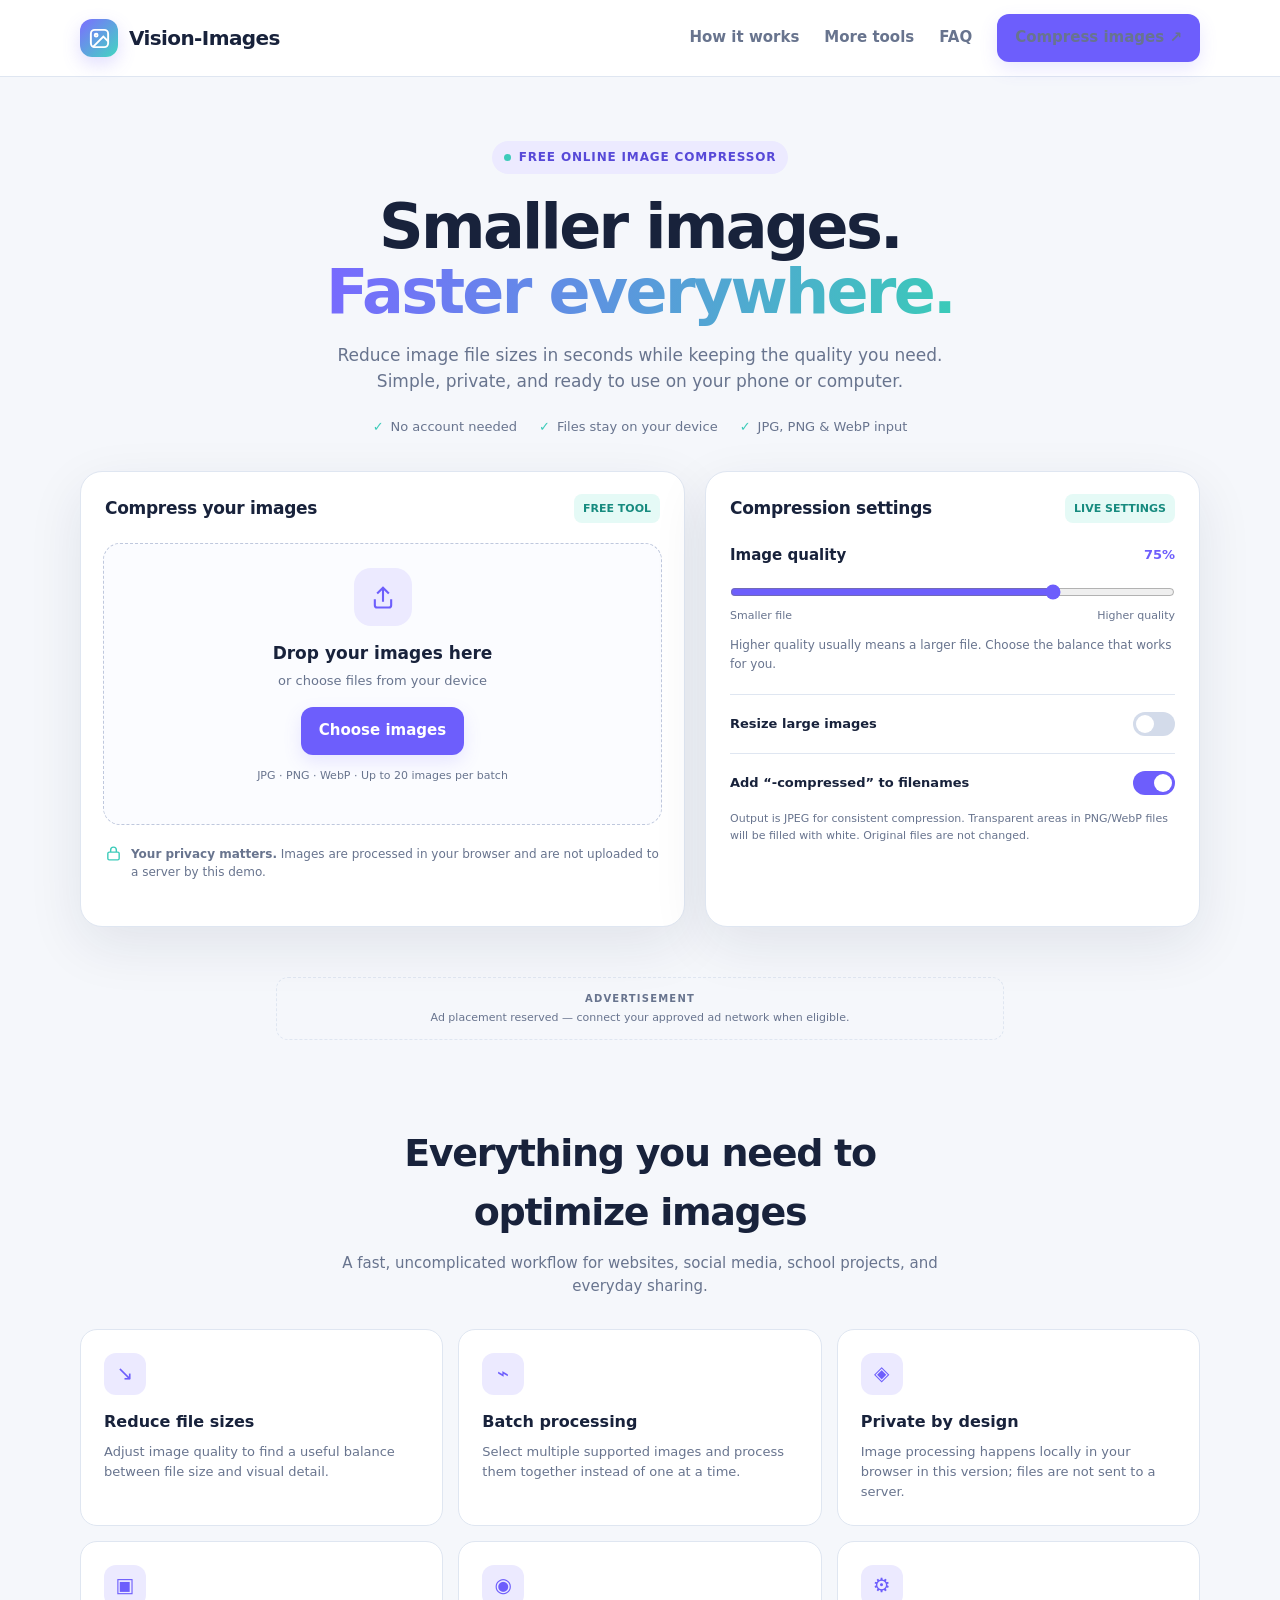
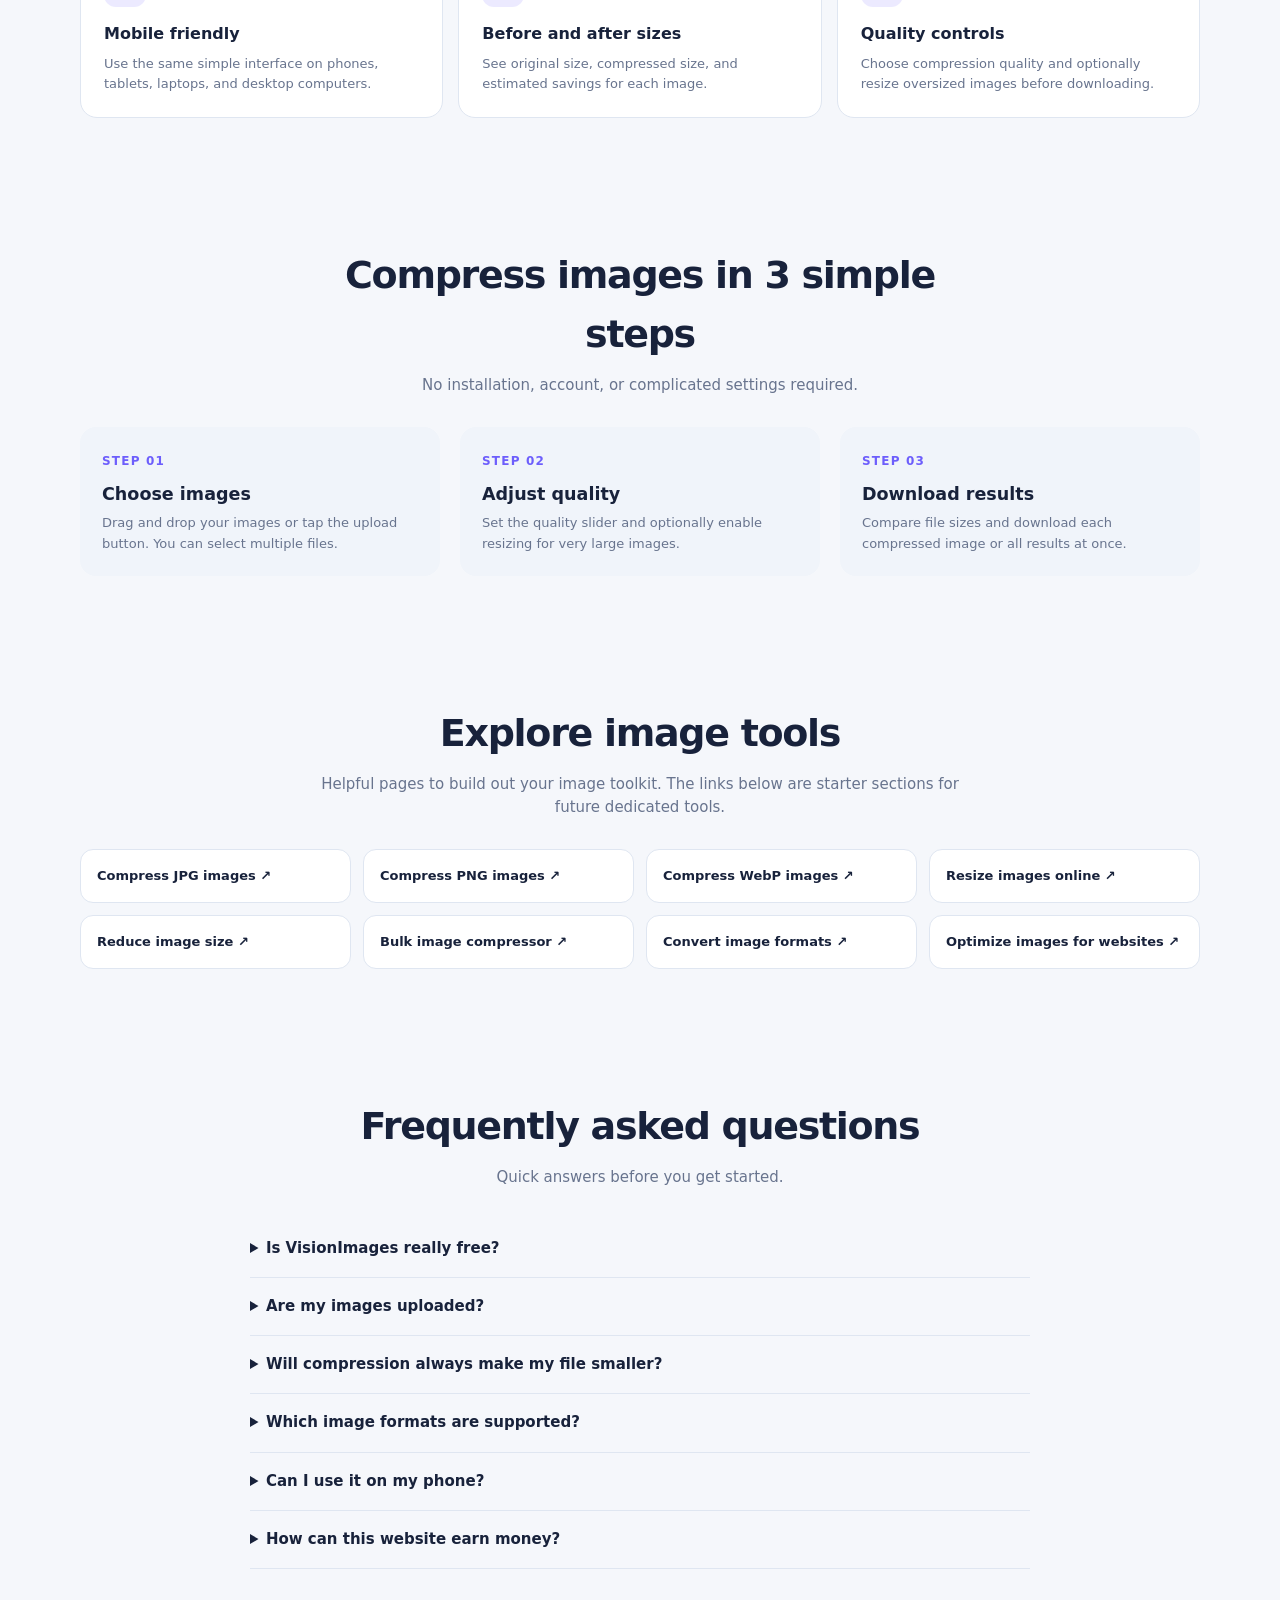
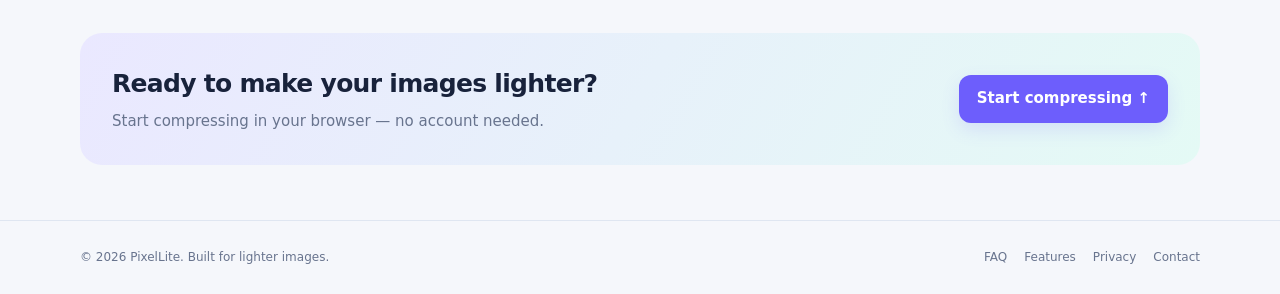
==== commit 0257493a: "Changed Site Name" ====
--- a/index.html
+++ b/index.html
@@ -3,12 +3,12 @@
 <head>
 <meta charset="UTF-8">
 <meta name="viewport" content="width=device-width, initial-scale=1">
-<title>DPixelLite — Free Online Image Compressor</title>
+<title>VisionImages — Free Online Image Compressor</title>
 <meta name="description" content="Compress JPG, PNG and WebP images online. Compare file sizes, adjust quality, and download optimized images directly in your browser.">
 <meta name="keywords" content="compress image online, image compressor, compress JPG, compress PNG, reduce image size, WebP">
 <meta name="theme-color" content="#10172b">
 <link rel="canonical" href="https://your-site.pages.dev/">
-<meta property="og:title" content="PixelLite — Free Online Image Compressor">
+<meta property="og:title" content="VisionImages — Free Online Image Compressor">
 <meta property="og:description" content="Make images smaller in seconds. Private, simple, and free.">
 <meta property="og:type" content="website">
 <style>
@@ -21,7 +21,7 @@
 <body>
 <div class="root">
 <header class="topbar"><div class="wrap nav">
-<a class="brand" href="#" aria-label="PixelLite home"><span class="logo"><svg viewBox="0 0 24 24" fill="none" stroke="currentColor" stroke-width="2"><rect x="3" y="3" width="18" height="18" rx="4"/><circle cx="8.5" cy="8.5" r="1.5"/><path d="m21 15-5-5L5 21"/></svg></span>PixelLite</a>
+<a class="brand" href="#" aria-label="PixelLite home"><span class="logo"><svg viewBox="0 0 24 24" fill="none" stroke="currentColor" stroke-width="2"><rect x="3" y="3" width="18" height="18" rx="4"/><circle cx="8.5" cy="8.5" r="1.5"/><path d="m21 15-5-5L5 21"/></svg></span>Vision-Images</a>
 <nav class="navlinks"><a href="#how">How it works</a><a href="#tools">More tools</a><a href="#faq">FAQ</a><a class="nav-cta" href="#compressor">Compress images ↗</a></nav>
 </div></header>
 <main>
@@ -97,7 +97,7 @@
 <section class="section wrap" id="faq">
 <div class="sectionhead"><h2>Frequently asked questions</h2><p>Quick answers before you get started.</p></div>
 <div class="faq">
-<details><summary>Is PixelLite really free?</summary><p>This demo has no payment step or account requirement. Hosting, traffic, and advanced features may have costs later when we expand our services.</p></details>
+<details><summary>Is VisionImages really free?</summary><p>This demo has no payment step or account requirement. Hosting, traffic, and advanced features may have costs later when we expand our services.</p></details>
 <details><summary>Are my images uploaded?</summary><p>No. The image processing in this version runs locally in your browser using the Canvas API. Avoid closing the page before downloads finish.</p></details>
 <details><summary>Will compression always make my file smaller?</summary><p>No. Results depend on the source image and its format. Some images may not shrink much, and converting a transparent PNG to JPEG fills transparency with white.</p></details>
 <details><summary>Which image formats are supported?</summary><p>JPG, PNG, and WebP files can be selected. The current version exports JPEG files to keep the compression process consistent.</p></details>
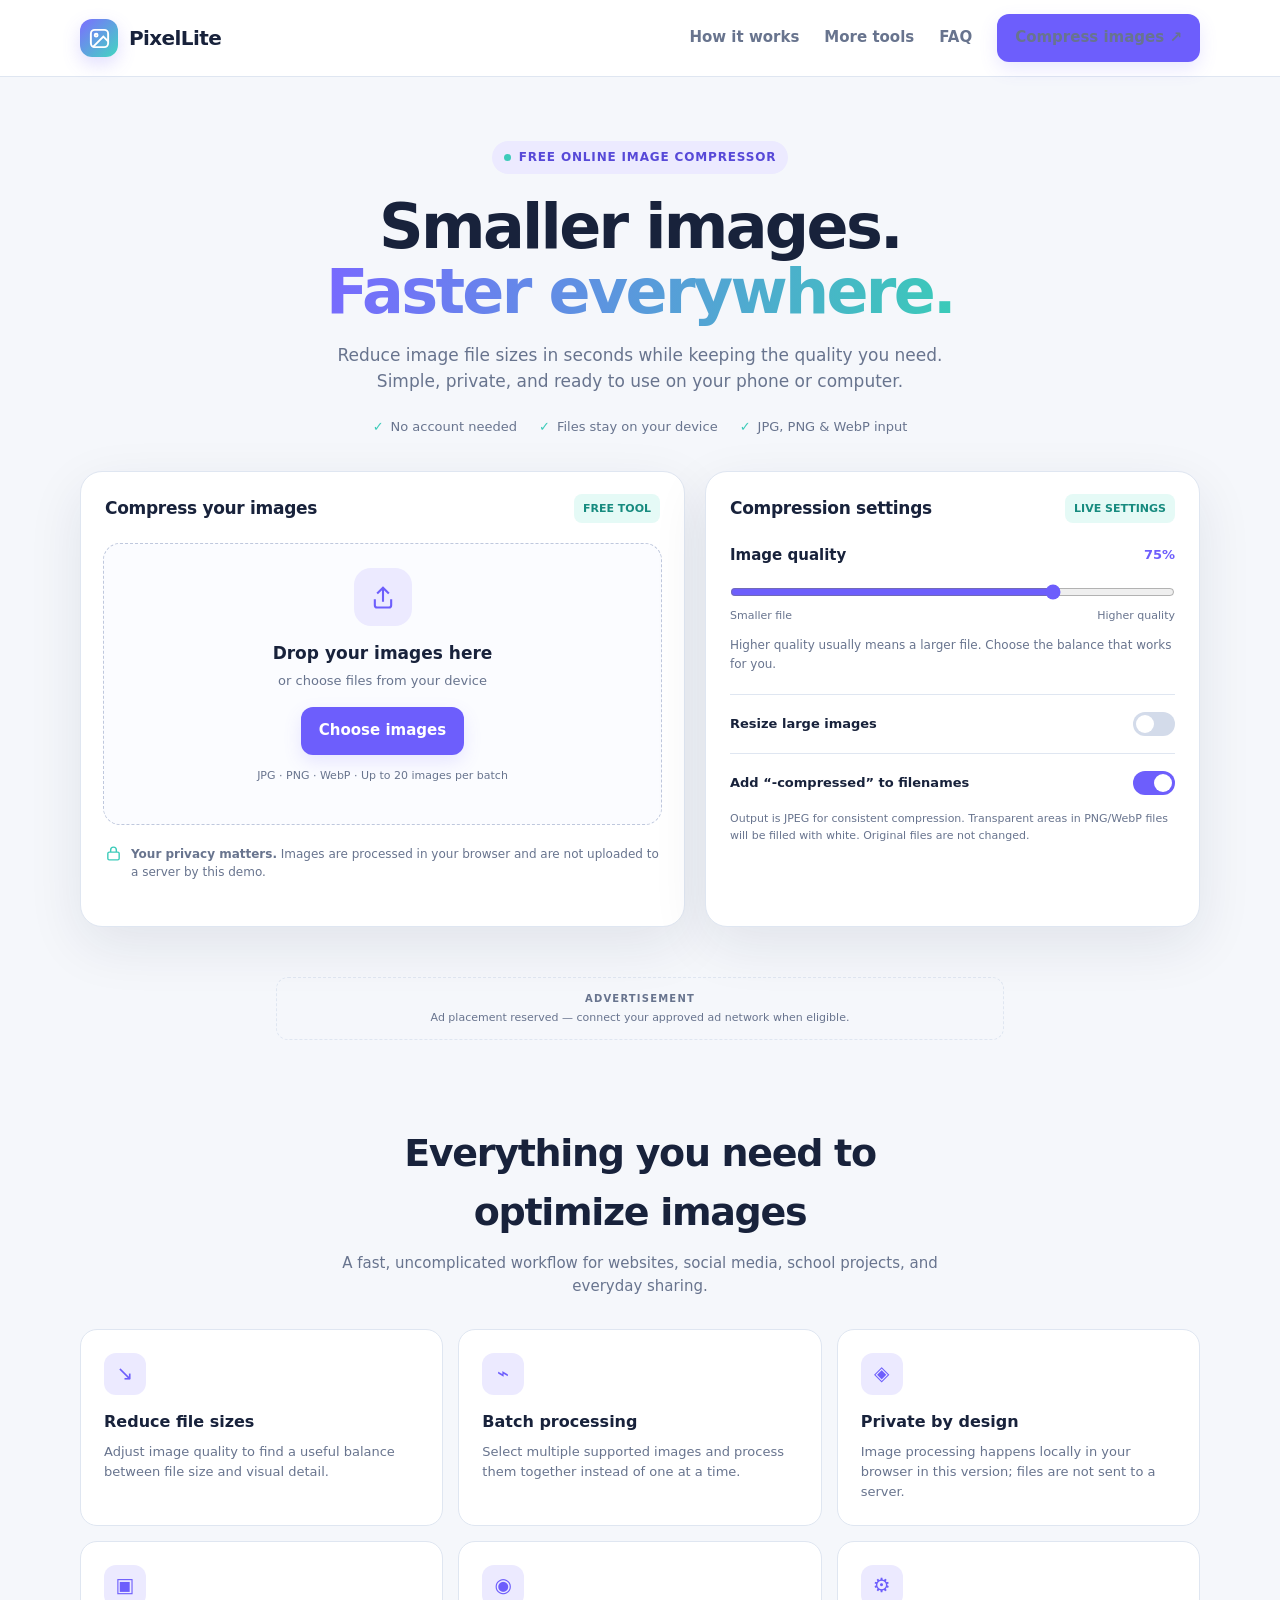
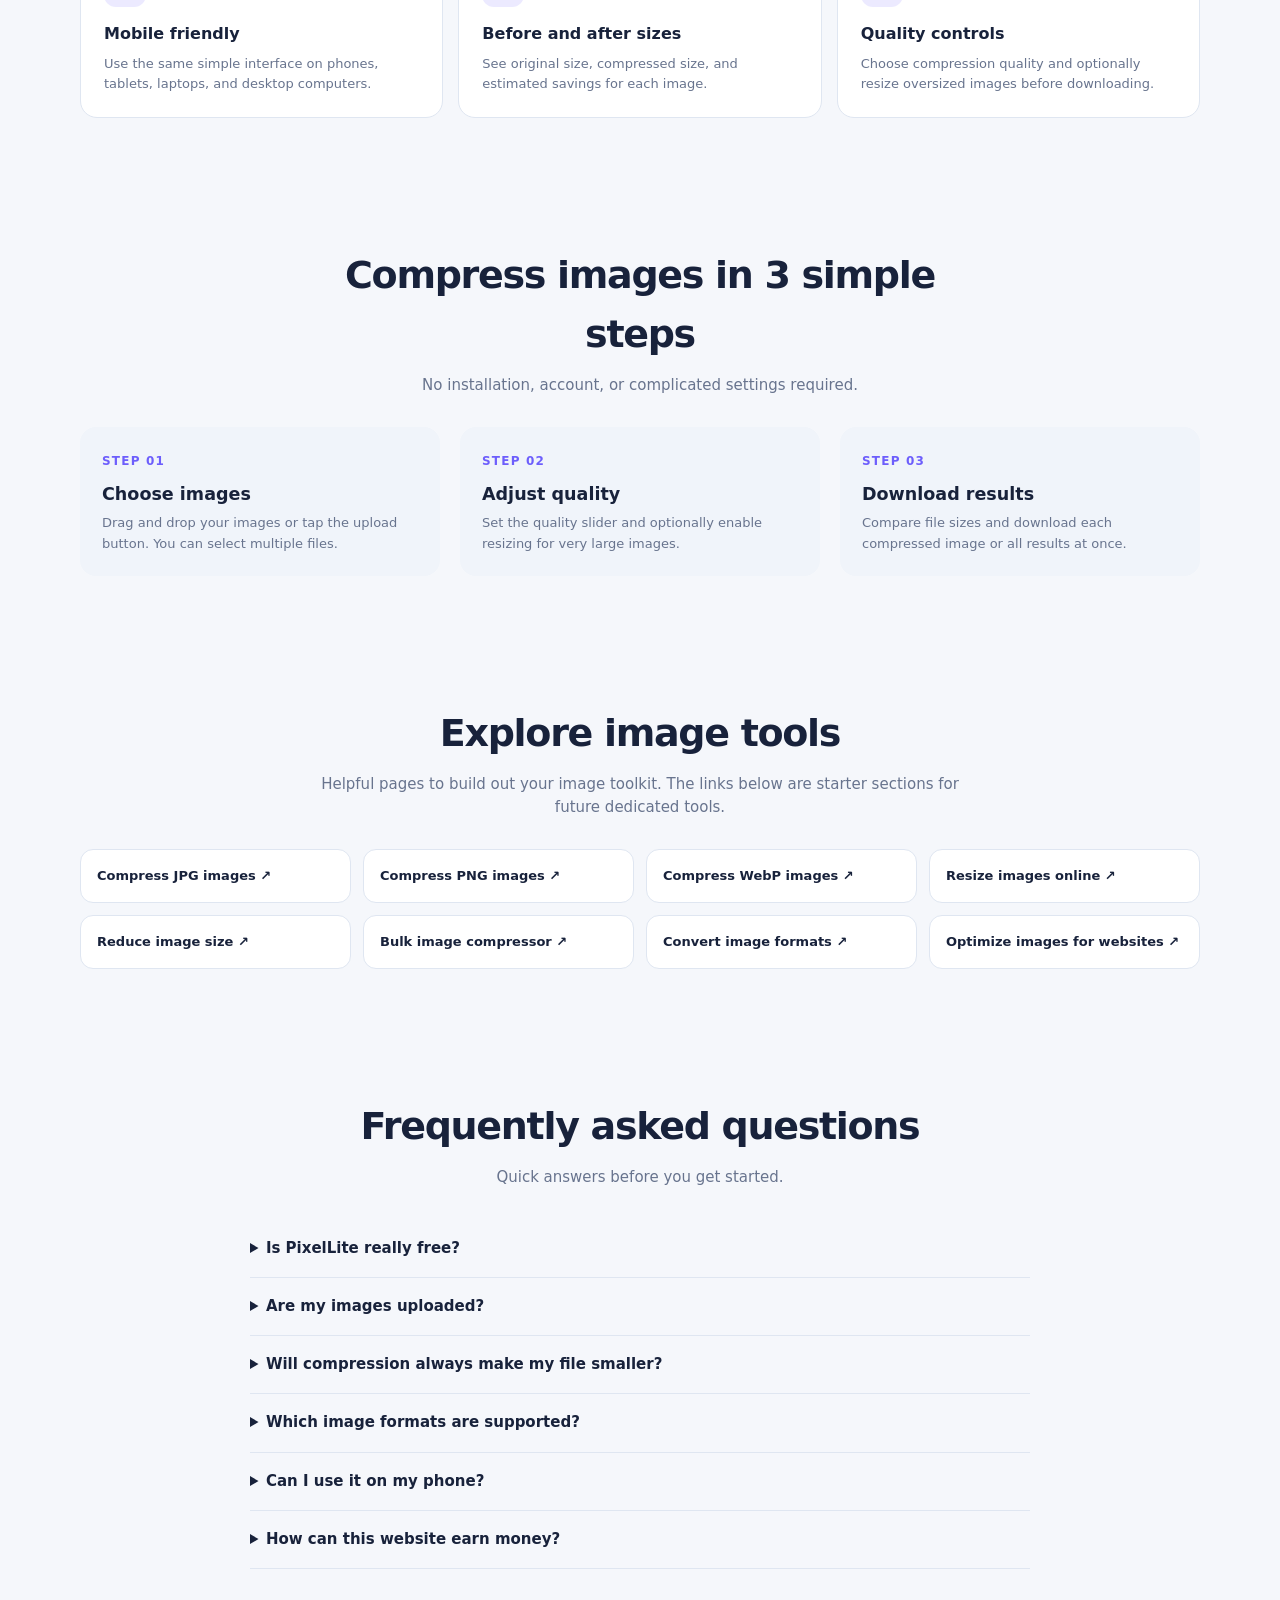
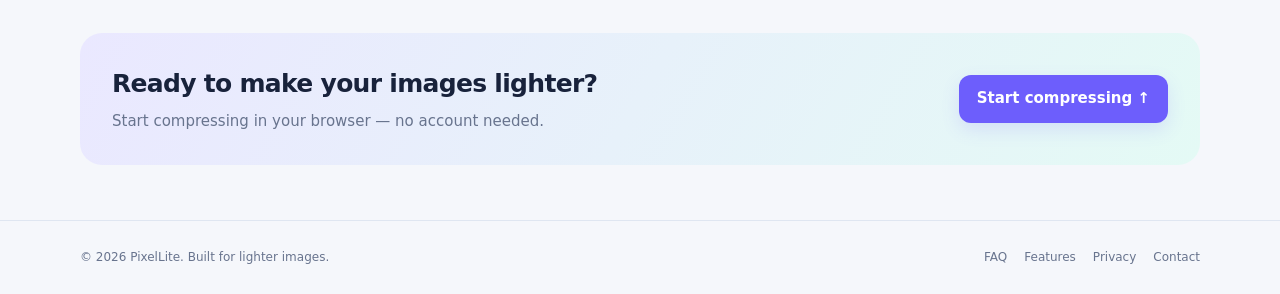
==== commit d05f4b4d: "Initial commit" ====
--- a/index.html
+++ b/index.html
@@ -1,278 +1,279 @@
-<!DOCTYPE html>
-<html lang="en">
-<head>
-<meta charset="UTF-8">
-<meta name="viewport" content="width=device-width, initial-scale=1">
-<title>VisionImages — Free Online Image Compressor</title>
-<meta name="description" content="Compress JPG, PNG and WebP images online. Compare file sizes, adjust quality, and download optimized images directly in your browser.">
-<meta name="keywords" content="compress image online, image compressor, compress JPG, compress PNG, reduce image size, WebP">
-<meta name="theme-color" content="#10172b">
-<link rel="canonical" href="https://your-site.pages.dev/">
-<meta property="og:title" content="VisionImages — Free Online Image Compressor">
-<meta property="og:description" content="Make images smaller in seconds. Private, simple, and free.">
-<meta property="og:type" content="website">
-<style>
-:root{color-scheme:light dark;--bg:light-dark(#f5f7fb,#0b1020);--surface:light-dark(#fff,#121a2e);--surface2:light-dark(#f0f4fa,#19233a);--text:light-dark(#18223b,#f1f5ff);--muted:light-dark(#68748e,#a3afc9);--border:light-dark(#dfe6f1,#293650);--accent:#6d5efc;--accent2:#3dcbba;--danger:#d64b63;--shadow:0 18px 55px rgba(22,35,68,.09)}
-*{box-sizing:border-box}html{scroll-behavior:smooth}body{margin:0;background:var(--bg);color:var(--text);font:15px/1.55 Inter,ui-sans-serif,system-ui,-apple-system,BlinkMacSystemFont,"Segoe UI",sans-serif}button,input{font:inherit}button{cursor:pointer}.root{min-height:100vh;background:var(--bg)}.wrap{width:min(1120px,calc(100% - 36px));margin:auto}.topbar{border-bottom:1px solid var(--border);background:var(--surface)}.nav{height:76px;display:flex;align-items:center;justify-content:space-between;gap:20px}.brand{display:flex;align-items:center;gap:11px;text-decoration:none;color:var(--text);font-size:20px;font-weight:850;letter-spacing:-.6px}.logo{width:38px;height:38px;border-radius:12px;background:linear-gradient(135deg,#7c6dff,#42d7c1);display:grid;place-items:center;color:white;box-shadow:0 7px 18px #6d5efc35}.logo svg{width:23px}.navlinks{display:flex;align-items:center;gap:25px}.navlinks a{color:var(--muted);text-decoration:none;font-weight:650}.navlinks a:hover{color:var(--accent)}.nav-cta,.primary{border:0;background:var(--accent);color:white;padding:12px 18px;border-radius:12px;font-weight:800;box-shadow:0 7px 18px #6d5efc25}.hero{text-align:center;padding:64px 0 34px}.eyebrow{display:inline-flex;align-items:center;gap:8px;padding:7px 12px;border-radius:999px;background:light-dark(#eceaff,#242044);color:light-dark(#5749d8,#bdb5ff);font-size:12px;font-weight:850;letter-spacing:.07em;text-transform:uppercase}.eyedot{width:7px;height:7px;background:var(--accent2);border-radius:50%}h1{font-size:clamp(36px,6vw,62px);line-height:1.06;letter-spacing:-2.7px;margin:20px auto 17px;max-width:820px}h1 span{background:linear-gradient(100deg,#7869ff,#3acbb8);background-clip:text;-webkit-background-clip:text;color:transparent}.hero p{color:var(--muted);font-size:17px;max-width:640px;margin:0 auto}.trustrow{display:flex;justify-content:center;gap:22px;flex-wrap:wrap;margin-top:22px;color:var(--muted);font-size:13px}.trustrow span{display:flex;align-items:center;gap:7px}.check{color:var(--accent2);font-weight:900}.workspace{display:grid;grid-template-columns:1.1fr .9fr;gap:20px;align-items:stretch;padding-bottom:30px}.panel{background:var(--surface);border:1px solid var(--border);border-radius:22px;box-shadow:var(--shadow);overflow:hidden}.panelhead{padding:22px 24px 0;display:flex;align-items:center;justify-content:space-between;gap:12px}.panelhead h2{font-size:17px;margin:0;letter-spacing:-.3px}.pill{font-size:11px;font-weight:800;color:light-dark(#178b7f,#72e2d2);background:light-dark(#e5faf6,#123a3a);padding:6px 9px;border-radius:8px}.dropzone{margin:20px 22px;border:1.5px dashed light-dark(#bfc8dd,#455271);border-radius:17px;min-height:250px;display:flex;flex-direction:column;align-items:center;justify-content:center;text-align:center;padding:24px;transition:.2s;background:light-dark(#fbfcff,#151e34)}.dropzone.dragover{border-color:var(--accent);background:light-dark(#f0eeff,#242044)}.uploadicon{width:58px;height:58px;border-radius:17px;display:grid;place-items:center;background:light-dark(#eceaff,#29254b);color:var(--accent);margin-bottom:14px}.uploadicon svg{width:28px;height:28px}.dropzone h3{margin:0 0 5px;font-size:17px}.dropzone p{color:var(--muted);margin:0 0 16px;font-size:13px}.filetypes{font-size:11px!important;margin-top:12px!important}.secondary{border:1px solid var(--border);background:var(--surface);color:var(--text);padding:11px 16px;border-radius:11px;font-weight:750}.secondary:hover{border-color:var(--accent)}#fileInput{display:none}.privacy{display:flex;gap:9px;align-items:flex-start;margin:0 24px 22px;color:var(--muted);font-size:12px}.privacy svg{width:17px;min-width:17px;color:var(--accent2)}.settings{padding:21px 24px 24px}.settingline{display:flex;align-items:center;justify-content:space-between;gap:14px;margin-bottom:10px}.settingline label{font-weight:750}.qualityvalue{font-size:13px;color:var(--accent);font-weight:900}.range{width:100%;accent-color:var(--accent);margin:7px 0 5px}.rangeends{display:flex;justify-content:space-between;color:var(--muted);font-size:11px}.settingnote{font-size:12px;color:var(--muted);margin:12px 0 20px}.toggleline{display:flex;justify-content:space-between;gap:12px;align-items:center;border-top:1px solid var(--border);padding-top:17px;margin-top:17px}.toggleline label{font-size:13px;font-weight:700}.switch{position:relative;width:42px;height:24px;flex-shrink:0}.switch input{opacity:0;width:0;height:0}.slider{position:absolute;inset:0;background:light-dark(#d3dbea,#3a4762);border-radius:99px;transition:.2s}.slider:before{content:"";position:absolute;width:18px;height:18px;left:3px;top:3px;background:white;border-radius:50%;transition:.2s}.switch input:checked+.slider{background:var(--accent)}.switch input:checked+.slider:before{transform:translateX(18px)}.formatnote{color:var(--muted);font-size:11px;margin:15px 0 0}.filelist{padding:0 22px 22px;display:grid;gap:10px}.fileitem{border:1px solid var(--border);border-radius:14px;padding:12px;display:grid;grid-template-columns:48px minmax(0,1fr) auto;gap:12px;align-items:center}.thumb{width:48px;height:48px;border-radius:10px;object-fit:cover;background:var(--surface2)}.filename{font-weight:750;font-size:13px;white-space:nowrap;overflow:hidden;text-overflow:ellipsis}.filesub{color:var(--muted);font-size:11px;margin-top:3px}.fileactions{display:flex;align-items:center;gap:7px}.downloadone{border:0;border-radius:9px;background:light-dark(#eceaff,#29254b);color:light-dark(#5749d8,#c3bcff);padding:8px 10px;font-size:11px;font-weight:850}.removeone{border:0;background:transparent;color:var(--muted);font-size:18px;padding:5px}.results{margin:0 22px 22px;padding:18px;border-radius:15px;background:var(--surface2);display:none}.resulttop{display:flex;justify-content:space-between;gap:10px;align-items:center}.resulttop strong{font-size:14px}.saved{font-size:12px;font-weight:900;color:light-dark(#128c7e,#62e0cf)}.stats{display:grid;grid-template-columns:repeat(3,1fr);gap:8px;margin-top:14px}.stat{background:var(--surface);border:1px solid var(--border);padding:12px;border-radius:11px;min-width:0}.stat span{display:block;color:var(--muted);font-size:10px;margin-bottom:5px}.stat strong{font-size:15px;letter-spacing:-.4px;overflow-wrap:anywhere}.actions{display:flex;gap:9px;margin-top:15px}.actions button{flex:1}.primary:disabled{opacity:.5;cursor:not-allowed}.status{font-size:12px;color:var(--muted);min-height:18px;margin-top:12px}.section{padding:64px 0}.sectionhead{text-align:center;max-width:650px;margin:0 auto 30px}.sectionhead h2{font-size:clamp(26px,4vw,38px);letter-spacing:-1.3px;margin:0 0 10px}.sectionhead p{color:var(--muted);margin:0}.featuregrid{display:grid;grid-template-columns:repeat(3,1fr);gap:15px}.feature{padding:23px;background:var(--surface);border:1px solid var(--border);border-radius:17px}.featureicon{width:42px;height:42px;border-radius:12px;background:light-dark(#eceaff,#29254b);display:grid;place-items:center;color:var(--accent);font-size:20px}.feature h3{margin:15px 0 7px;font-size:16px}.feature p{color:var(--muted);font-size:13px;margin:0}.howgrid{display:grid;grid-template-columns:repeat(3,1fr);gap:20px}.step{padding:22px;border-radius:16px;background:var(--surface2)}.stepnum{color:var(--accent);font-size:12px;font-weight:900;letter-spacing:.1em}.step h3{margin:9px 0 5px}.step p{color:var(--muted);font-size:13px;margin:0}.seo-tools{display:grid;grid-template-columns:repeat(4,1fr);gap:12px}.tool-link{padding:16px;border:1px solid var(--border);border-radius:13px;text-decoration:none;color:var(--text);background:var(--surface);font-weight:750;font-size:13px}.tool-link:hover{border-color:var(--accent);color:var(--accent)}.faq{max-width:780px;margin:auto}.faq details{padding:17px 0;border-bottom:1px solid var(--border)}.faq summary{font-weight:800;cursor:pointer}.faq details p{color:var(--muted);font-size:14px;margin-bottom:0}.cta{padding:32px;border-radius:22px;background:linear-gradient(120deg,light-dark(#eae8ff,#211e47),light-dark(#e4faf5,#123b3a));display:flex;justify-content:space-between;align-items:center;gap:20px}.cta h2{margin:0 0 6px;font-size:25px;letter-spacing:-.7px}.cta p{margin:0;color:var(--muted)}footer{border-top:1px solid var(--border);padding:27px 0;color:var(--muted);font-size:12px}.footrow{display:flex;justify-content:space-between;gap:18px;flex-wrap:wrap}.footlinks{display:flex;gap:17px;flex-wrap:wrap}.footlinks a{color:var(--muted);text-decoration:none}.toast{position:fixed;bottom:20px;left:50%;transform:translateX(-50%);background:var(--text);color:var(--bg);padding:12px 18px;border-radius:12px;box-shadow:var(--shadow);display:none;z-index:10;font-size:13px;font-weight:750}.adslot{border:1px dashed var(--border);border-radius:12px;padding:13px;text-align:center;color:var(--muted);font-size:11px;margin:20px auto;max-width:728px}.adslot strong{display:block;color:var(--muted);font-size:10px;letter-spacing:.12em;margin-bottom:3px}.hidden{display:none!important}
-@media(max-width:800px){.workspace{grid-template-columns:1fr}.hero{padding-top:48px}.featuregrid{grid-template-columns:repeat(2,1fr)}.seo-tools{grid-template-columns:repeat(2,1fr)}.navlinks{gap:12px}.navlinks a:not(.nav-cta){display:none}.howgrid{gap:10px}.step{padding:16px}}
-@media(max-width:520px){.wrap{width:calc(100% - 24px)}.nav{height:65px}.brand{font-size:18px}.nav-cta{padding:10px 12px;font-size:12px}.hero{padding:39px 0 25px}h1{letter-spacing:-1.7px}.hero p{font-size:15px}.trustrow{gap:10px;font-size:11px}.panelhead{padding:18px 17px 0}.dropzone{margin:16px;min-height:225px;padding:18px}.privacy{margin:0 18px 18px}.settings{padding:18px}.filelist{padding:0 14px 15px}.fileitem{grid-template-columns:40px minmax(0,1fr) auto;gap:8px;padding:9px}.thumb{width:40px;height:40px}.downloadone{padding:7px;font-size:10px}.removeone{display:none}.results{margin:0 14px 15px;padding:13px}.stats{gap:5px}.stat{padding:9px}.stat strong{font-size:13px}.actions{flex-direction:column}.section{padding:45px 0}.featuregrid{grid-template-columns:1fr}.howgrid{grid-template-columns:1fr}.seo-tools{grid-template-columns:1fr 1fr}.cta{align-items:flex-start;flex-direction:column;padding:23px}.cta h2{font-size:22px}}
-</style>
-</head>
-<body>
-<div class="root">
-<header class="topbar"><div class="wrap nav">
-<a class="brand" href="#" aria-label="PixelLite home"><span class="logo"><svg viewBox="0 0 24 24" fill="none" stroke="currentColor" stroke-width="2"><rect x="3" y="3" width="18" height="18" rx="4"/><circle cx="8.5" cy="8.5" r="1.5"/><path d="m21 15-5-5L5 21"/></svg></span>Vision-Images</a>
-<nav class="navlinks"><a href="#how">How it works</a><a href="#tools">More tools</a><a href="#faq">FAQ</a><a class="nav-cta" href="#compressor">Compress images ↗</a></nav>
-</div></header>
-<main>
-<section class="hero wrap">
-<div class="eyebrow"><span class="eyedot"></span> Free online image compressor</div>
-<h1>Smaller images.<br><span>Faster everywhere.</span></h1>
-<p>Reduce image file sizes in seconds while keeping the quality you need. Simple, private, and ready to use on your phone or computer.</p>
-<div class="trustrow"><span><b class="check">✓</b> No account needed</span><span><b class="check">✓</b> Files stay on your device</span><span><b class="check">✓</b> JPG, PNG & WebP input</span></div>
-</section>
-<div class="wrap workspace" id="compressor">
-<section class="panel">
-<div class="panelhead"><h2>Compress your images</h2><span class="pill">FREE TOOL</span></div>
-<div class="dropzone" id="dropzone" role="button" tabindex="0" aria-label="Choose or drop images">
-<div class="uploadicon"><svg viewBox="0 0 24 24" fill="none" stroke="currentColor" stroke-width="1.8"><path d="M12 16V4m-5 5 5-5 5 5"/><path d="M5 14v5a2 2 0 0 0 2 2h10a2 2 0 0 0 2-2v-5"/></svg></div>
-<h3>Drop your images here</h3><p>or choose files from your device</p>
-<button class="primary" id="chooseBtn" type="button">Choose images</button>
-<p class="filetypes">JPG · PNG · WebP · Up to 20 images per batch</p>
-</div>
-<input id="fileInput" type="file" accept="image/jpeg,image/png,image/webp" multiple>
-<div class="privacy"><svg viewBox="0 0 24 24" fill="none" stroke="currentColor" stroke-width="2"><rect x="4" y="10" width="16" height="11" rx="2"/><path d="M8 10V7a4 4 0 0 1 8 0v3"/></svg><span><strong>Your privacy matters.</strong> Images are processed in your browser and are not uploaded to a server by this demo.</span></div>
-<div id="fileList" class="filelist"></div>
-<div class="results" id="results">
-<div class="resulttop"><strong>Compression summary</strong><span class="saved" id="savedBadge">Ready</span></div>
-<div class="stats"><div class="stat"><span>Original total</span><strong id="originalTotal">—</strong></div><div class="stat"><span>Compressed total</span><strong id="compressedTotal">—</strong></div><div class="stat"><span>Space saved</span><strong id="savedTotal">—</strong></div></div>
-<div class="actions"><button class="primary" id="downloadAll" disabled>Download all images</button><button class="secondary" id="clearAll">Clear all</button></div>
-<div class="status" id="status" role="status" aria-live="polite"></div>
-</div>
-</section>
-<aside class="panel">
-<div class="panelhead"><h2>Compression settings</h2><span class="pill">LIVE SETTINGS</span></div>
-<div class="settings">
-<div class="settingline"><label for="quality">Image quality</label><span class="qualityvalue" id="qualityValue">75%</span></div>
-<input class="range" id="quality" type="range" min="20" max="95" value="75" step="5">
-<div class="rangeends"><span>Smaller file</span><span>Higher quality</span></div>
-<p class="settingnote">Higher quality usually means a larger file. Choose the balance that works for you.</p>
-<div class="toggleline"><label for="resizeToggle">Resize large images</label><label class="switch"><input id="resizeToggle" type="checkbox"><span class="slider"></span></label></div>
-<div id="resizeOptions" class="hidden">
-<div class="settingline" style="margin-top:15px"><label for="maxWidth">Maximum width</label><span class="qualityvalue" id="widthValue">1920 px</span></div>
-<input class="range" id="maxWidth" type="range" min="640" max="2560" value="1920" step="160">
-<p class="settingnote">Images wider than this will be scaled down proportionally.</p>
-</div>
-<div class="toggleline"><label for="keepNames">Add “-compressed” to filenames</label><label class="switch"><input id="keepNames" type="checkbox" checked><span class="slider"></span></label></div>
-<p class="formatnote">Output is JPEG for consistent compression. Transparent areas in PNG/WebP files will be filled with white. Original files are not changed.</p>
-</div>
-</aside>
-</div>
-<div class="wrap"><div class="adslot"><strong>ADVERTISEMENT</strong>Ad placement reserved — connect your approved ad network when eligible.</div></div>
-<section class="section wrap" id="features">
-<div class="sectionhead"><h2>Everything you need to optimize images</h2><p>A fast, uncomplicated workflow for websites, social media, school projects, and everyday sharing.</p></div>
-<div class="featuregrid">
-<article class="feature"><div class="featureicon">↘</div><h3>Reduce file sizes</h3><p>Adjust image quality to find a useful balance between file size and visual detail.</p></article>
-<article class="feature"><div class="featureicon">⌁</div><h3>Batch processing</h3><p>Select multiple supported images and process them together instead of one at a time.</p></article>
-<article class="feature"><div class="featureicon">◈</div><h3>Private by design</h3><p>Image processing happens locally in your browser in this version; files are not sent to a server.</p></article>
-<article class="feature"><div class="featureicon">▣</div><h3>Mobile friendly</h3><p>Use the same simple interface on phones, tablets, laptops, and desktop computers.</p></article>
-<article class="feature"><div class="featureicon">◉</div><h3>Before and after sizes</h3><p>See original size, compressed size, and estimated savings for each image.</p></article>
-<article class="feature"><div class="featureicon">⚙</div><h3>Quality controls</h3><p>Choose compression quality and optionally resize oversized images before downloading.</p></article>
-</div>
-</section>
-<section class="section wrap" id="how">
-<div class="sectionhead"><h2>Compress images in 3 simple steps</h2><p>No installation, account, or complicated settings required.</p></div>
-<div class="howgrid">
-<div class="step"><span class="stepnum">STEP 01</span><h3>Choose images</h3><p>Drag and drop your images or tap the upload button. You can select multiple files.</p></div>
-<div class="step"><span class="stepnum">STEP 02</span><h3>Adjust quality</h3><p>Set the quality slider and optionally enable resizing for very large images.</p></div>
-<div class="step"><span class="stepnum">STEP 03</span><h3>Download results</h3><p>Compare file sizes and download each compressed image or all results at once.</p></div>
-</div>
-</section>
-<section class="section wrap" id="tools">
-<div class="sectionhead"><h2>Explore image tools</h2><p>Helpful pages to build out your image toolkit. The links below are starter sections for future dedicated tools.</p></div>
-<div class="seo-tools">
-<a class="tool-link" href="#compressor" data-tool="jpg">Compress JPG images ↗</a><a class="tool-link" href="#compressor" data-tool="png">Compress PNG images ↗</a><a class="tool-link" href="#compressor" data-tool="webp">Compress WebP images ↗</a><a class="tool-link" href="#compressor" data-tool="resize">Resize images online ↗</a><a class="tool-link" href="#compressor" data-tool="reduce">Reduce image size ↗</a><a class="tool-link" href="#compressor" data-tool="batch">Bulk image compressor ↗</a><a class="tool-link" href="#compressor" data-tool="convert">Convert image formats ↗</a><a class="tool-link" href="#compressor" data-tool="website">Optimize images for websites ↗</a>
-</div>
-</section>
-<section class="section wrap" id="faq">
-<div class="sectionhead"><h2>Frequently asked questions</h2><p>Quick answers before you get started.</p></div>
-<div class="faq">
-<details><summary>Is VisionImages really free?</summary><p>This demo has no payment step or account requirement. Hosting, traffic, and advanced features may have costs later when we expand our services.</p></details>
-<details><summary>Are my images uploaded?</summary><p>No. The image processing in this version runs locally in your browser using the Canvas API. Avoid closing the page before downloads finish.</p></details>
-<details><summary>Will compression always make my file smaller?</summary><p>No. Results depend on the source image and its format. Some images may not shrink much, and converting a transparent PNG to JPEG fills transparency with white.</p></details>
-<details><summary>Which image formats are supported?</summary><p>JPG, PNG, and WebP files can be selected. The current version exports JPEG files to keep the compression process consistent.</p></details>
-<details><summary>Can I use it on my phone?</summary><p>Yes. The layout adapts to mobile screens. Very large images or many files at once can use significant memory on older phones.</p></details>
-<details><summary>How can this website earn money?</summary><p>You can later test contextual ads, offer a paid bulk-processing workflow, or add premium tools. Publish a privacy policy and follow the ad provider's eligibility and consent rules before enabling advertising.</p></details>
-</div>
-</section>
-<section class="wrap" style="padding-bottom:55px"><div class="cta"><div><h2>Ready to make your images lighter?</h2><p>Start compressing in your browser — no account needed.</p></div><a href="#compressor" class="primary" style="text-decoration:none;white-space:nowrap">Start compressing ↑</a></div></section>
-</main>
-<footer><div class="wrap footrow"><span>© <span id="year"></span> PixelLite. Built for lighter images.</span><div class="footlinks"><a href="#faq">FAQ</a><a href="#features">Features</a><a href="#privacy-note" id="privacyLink">Privacy</a><a href="#contact" id="contactLink">Contact</a></div></div><div class="wrap hidden" id="footerNotice" style="margin-top:12px">Privacy note: files are processed locally in your browser in this demo. Add your own contact details and a complete privacy policy before publishing a monetized site.</div></footer>
-<div class="toast" id="toast" role="status"></div>
-</div>
-<script>
-(() => {
-const input = document.getElementById('fileInput');
-const dropzone = document.getElementById('dropzone');
-const chooseBtn = document.getElementById('chooseBtn');
-const fileList = document.getElementById('fileList');
-const quality = document.getElementById('quality');
-const qualityValue = document.getElementById('qualityValue');
-const resizeToggle = document.getElementById('resizeToggle');
-const resizeOptions = document.getElementById('resizeOptions');
-const maxWidth = document.getElementById('maxWidth');
-const widthValue = document.getElementById('widthValue');
-const keepNames = document.getElementById('keepNames');
-const results = document.getElementById('results');
-const status = document.getElementById('status');
-const downloadAll = document.getElementById('downloadAll');
-const clearAll = document.getElementById('clearAll');
-const toast = document.getElementById('toast');
-let items = [];
-let toastTimer;
-
-document.getElementById('year').textContent = new Date().getFullYear();
-chooseBtn.addEventListener('click', e => { e.stopPropagation(); input.click(); });
-dropzone.addEventListener('click', e => { if(e.target !== chooseBtn) input.click(); });
-dropzone.addEventListener('keydown', e => { if(e.key === 'Enter' || e.key === ' '){ e.preventDefault(); input.click(); } });
-input.addEventListener('change', e => addFiles([...e.target.files]));
-['dragenter','dragover'].forEach(name => dropzone.addEventListener(name, e => {e.preventDefault();dropzone.classList.add('dragover');}));
-['dragleave','drop'].forEach(name => dropzone.addEventListener(name, e => {e.preventDefault();dropzone.classList.remove('dragover');}));
-dropzone.addEventListener('drop', e => addFiles([...e.dataTransfer.files]));
-quality.addEventListener('input', () => { qualityValue.textContent = quality.value + '%'; });
-resizeToggle.addEventListener('change', () => resizeOptions.classList.toggle('hidden', !resizeToggle.checked));
-maxWidth.addEventListener('input', () => { widthValue.textContent = maxWidth.value + ' px'; });
-clearAll.addEventListener('click', clearFiles);
-downloadAll.addEventListener('click', downloadResults);
-document.getElementById('privacyLink').addEventListener('click', e => {e.preventDefault();document.getElementById('footerNotice').classList.toggle('hidden');});
-document.getElementById('contactLink').addEventListener('click', e => {e.preventDefault();showToast('Add your real support email before publishing.');});
-document.querySelectorAll('[data-tool]').forEach(a => a.addEventListener('click', () => showToast('This is a starter link. The main compressor is ready to use.')));
-
-function formatBytes(bytes) {
- if (!Number.isFinite(bytes)) return '—';
- if (bytes < 1024) return bytes + ' B';
- const units = ['KB','MB','GB']; let n = bytes / 1024, i = 0;
- while(n >= 1024 && i < units.length - 1){n /= 1024;i++;}
- return n.toFixed(n >= 100 ? 0 : n >= 10 ? 1 : 2) + ' ' + units[i];
-}
-function addFiles(files) {
- const allowed = ['image/jpeg','image/png','image/webp'];
- const candidates = files.filter(f => allowed.includes(f.type));
- if(!candidates.length && files.length) { showToast('Choose JPG, PNG, or WebP images.'); return; }
- let room = Math.max(0,20-items.length);
- const accepted = candidates.slice(0,room);
- if(candidates.length > room) showToast('Maximum 20 images per batch.');
- accepted.forEach(file => {
-   const id = (crypto.randomUUID ? crypto.randomUUID() : String(Date.now()+Math.random()));
-   const item = {id,file,blob:null,url:null,thumb:null,state:'queued',error:''};
-   items.push(item);
-   renderItem(item);
- });
- if(accepted.length) {
-   results.style.display = 'block';
-   status.textContent = accepted.length + ' image(s) added. Compressing…';
-   processQueued();
- }
- input.value = '';
-}
-function renderItem(item) {
- const row = document.createElement('div'); row.className = 'fileitem'; row.dataset.id = item.id;
- const thumb = document.createElement('img'); thumb.className = 'thumb'; thumb.alt = ''; thumb.src = URL.createObjectURL(item.file); item.thumb = thumb.src;
- const details = document.createElement('div');
- const name = document.createElement('div'); name.className = 'filename'; name.textContent = item.file.name; name.title = item.file.name;
- const sub = document.createElement('div'); sub.className = 'filesub'; sub.textContent = formatBytes(item.file.size) + ' · Waiting…'; sub.dataset.sub = '1';
- details.append(name,sub);
- const actions = document.createElement('div'); actions.className = 'fileactions';
- const dl = document.createElement('button'); dl.className = 'downloadone'; dl.textContent = 'Wait'; dl.disabled = true; dl.dataset.download = '1';
- const remove = document.createElement('button'); remove.className = 'removeone'; remove.textContent = '×'; remove.setAttribute('aria-label','Remove '+item.file.name); remove.addEventListener('click',()=>removeItem(item.id));
- actions.append(dl,remove); row.append(thumb,details,actions); fileList.append(row);
-}
-async function processQueued() {
- const queue = items.filter(x => x.state === 'queued');
- for(const item of queue) {
-   item.state = 'processing'; updateItem(item);
-   try { await compress(item); item.state = 'done'; }
-   catch(err) { item.state = 'error'; item.error = err && err.message ? err.message : 'Could not process image'; }
-   updateItem(item);
- }
- updateSummary();
- const errors = items.filter(x=>x.state==='error').length;
- status.textContent = errors ? 'Finished with '+errors+' file(s) that could not be processed.' : 'All available images are ready.';
-}
-function compress(item) {
- return new Promise((resolve,reject) => {
-   const reader = new FileReader();
-   reader.onerror = () => reject(new Error('Could not read file'));
-   reader.onload = () => {
-     const img = new Image();
-     img.onerror = () => reject(new Error('Unsupported or damaged image'));
-     img.onload = () => {
-       let w = img.naturalWidth, h = img.naturalHeight;
-       if(resizeToggle.checked && w > Number(maxWidth.value)) { const ratio = Number(maxWidth.value)/w; w = Number(maxWidth.value); h = Math.max(1,Math.round(h*ratio)); }
-       const canvas = document.createElement('canvas'); canvas.width=w; canvas.height=h;
-       const ctx = canvas.getContext('2d');
-       ctx.fillStyle = '#ffffff'; ctx.fillRect(0,0,w,h); ctx.drawImage(img,0,0,w,h);
-       canvas.toBlob(blob => {
-         if(!blob) {reject(new Error('Compression failed'));return;}
-         item.blob = blob; item.url = URL.createObjectURL(blob);
-         item.outputName = (keepNames.checked ? item.file.name.replace(/\.[^.]+$/,'')+'-compressed' : item.file.name.replace(/\.[^.]+$/,''))+'.jpg';
-         resolve();
-       },'image/jpeg',Number(quality.value)/100);
-     };
-     img.src = reader.result;
-   };
-   reader.readAsDataURL(item.file);
- });
-}
-function updateItem(item) {
- const row = [...fileList.children].find(el=>el.dataset.id===item.id); if(!row) return;
- const sub = row.querySelector('[data-sub]'), dl = row.querySelector('[data-download]');
- if(item.state==='processing'){sub.textContent=formatBytes(item.file.size)+' · Compressing…';dl.textContent='…';dl.disabled=true;}
- else if(item.state==='done'){
-   const delta = item.file.size ? Math.round((1-item.blob.size/item.file.size)*100) : 0;
-   sub.textContent=formatBytes(item.file.size)+' → '+formatBytes(item.blob.size)+' · '+(delta>0?delta+'% smaller':delta<0?Math.abs(delta)+'% larger':'same size');
-   dl.textContent='Download';dl.disabled=false;dl.onclick=()=>downloadItem(item);
- } else if(item.state==='error'){sub.textContent=item.error;dl.textContent='Failed';dl.disabled=true;}
-}
-function updateSummary() {
- const ready = items.filter(x=>x.state==='done');
- const original = items.reduce((sum,x)=>sum+x.file.size,0);
- const compressed = ready.reduce((sum,x)=>sum+x.blob.size,0);
- document.getElementById('originalTotal').textContent=formatBytes(original);
- document.getElementById('compressedTotal').textContent=ready.length?formatBytes(compressed):'—';
- const diff = original-compressed;
- document.getElementById('savedTotal').textContent=ready.length?formatBytes(Math.abs(diff))+(diff>=0?' saved':' added'):'—';
- const percent = original ? Math.round((original-compressed)/original*100) : 0;
- document.getElementById('savedBadge').textContent=ready.length ? (percent>=0?percent+'% saved':Math.abs(percent)+'% larger') : 'Processing';
- downloadAll.disabled = ready.length===0;
-}
-function downloadItem(item) {
- if(!item.blob) return;
- const a=document.createElement('a');a.href=item.url;a.download=item.outputName;document.body.appendChild(a);a.click();a.remove();
-}
-async function downloadResults() {
- const ready=items.filter(x=>x.state==='done');
- if(!ready.length)return;
- if(ready.length===1){downloadItem(ready[0]);return;}
- // Download each file separately; browser may ask permission for multiple downloads.
- for(let i=0;i<ready.length;i++){downloadItem(ready[i]);await new Promise(r=>setTimeout(r,180));}
- status.textContent='Download started for '+ready.length+' images. Your browser may ask permission for multiple downloads.';
-}
-function removeItem(id) {
- const item=items.find(x=>x.id===id); if(!item)return;
- if(item.url)URL.revokeObjectURL(item.url);if(item.thumb)URL.revokeObjectURL(item.thumb);
- items=items.filter(x=>x.id!==id);
- const row=[...fileList.children].find(el=>el.dataset.id===id);if(row)row.remove();
- if(!items.length){results.style.display='none';status.textContent='';}else updateSummary();
-}
-function clearFiles() {
- items.forEach(x=>{if(x.url)URL.revokeObjectURL(x.url);if(x.thumb)URL.revokeObjectURL(x.thumb);});
- items=[];fileList.replaceChildren();results.style.display='none';status.textContent='';input.value='';
-}
-function showToast(message) {
- toast.textContent=message;toast.style.display='block';clearTimeout(toastTimer);toastTimer=setTimeout(()=>toast.style.display='none',2600);
-}
-})();
-</script>
-</body>
-</html>
+<!DOCTYPE html>
+<html lang="en">
+<head>
+<meta charset="UTF-8">
+<meta name="viewport" content="width=device-width, initial-scale=1">
+<title>DPixelLite — Free Online Image Compressor</title>
+<meta name="description" content="Compress JPG, PNG and WebP images online. Compare file sizes, adjust quality, and download optimized images directly in your browser.">
+<meta name="keywords" content="compress image online, image compressor, compress JPG, compress PNG, reduce image size, WebP">
+<meta name="theme-color" content="#10172b">
+<link rel="canonical" href="https://your-site.pages.dev/">
+<meta property="og:title" content="PixelLite — Free Online Image Compressor">
+<meta property="og:description" content="Make images smaller in seconds. Private, simple, and free.">
+<meta property="og:type" content="website">
+<meta name="google-site-verification" content="4DunMNN8rF1Uop3_MNg_2apHZBsNWumNCkHKtJ4XsEQ" />
+<style>
+:root{color-scheme:light dark;--bg:light-dark(#f5f7fb,#0b1020);--surface:light-dark(#fff,#121a2e);--surface2:light-dark(#f0f4fa,#19233a);--text:light-dark(#18223b,#f1f5ff);--muted:light-dark(#68748e,#a3afc9);--border:light-dark(#dfe6f1,#293650);--accent:#6d5efc;--accent2:#3dcbba;--danger:#d64b63;--shadow:0 18px 55px rgba(22,35,68,.09)}
+*{box-sizing:border-box}html{scroll-behavior:smooth}body{margin:0;background:var(--bg);color:var(--text);font:15px/1.55 Inter,ui-sans-serif,system-ui,-apple-system,BlinkMacSystemFont,"Segoe UI",sans-serif}button,input{font:inherit}button{cursor:pointer}.root{min-height:100vh;background:var(--bg)}.wrap{width:min(1120px,calc(100% - 36px));margin:auto}.topbar{border-bottom:1px solid var(--border);background:var(--surface)}.nav{height:76px;display:flex;align-items:center;justify-content:space-between;gap:20px}.brand{display:flex;align-items:center;gap:11px;text-decoration:none;color:var(--text);font-size:20px;font-weight:850;letter-spacing:-.6px}.logo{width:38px;height:38px;border-radius:12px;background:linear-gradient(135deg,#7c6dff,#42d7c1);display:grid;place-items:center;color:white;box-shadow:0 7px 18px #6d5efc35}.logo svg{width:23px}.navlinks{display:flex;align-items:center;gap:25px}.navlinks a{color:var(--muted);text-decoration:none;font-weight:650}.navlinks a:hover{color:var(--accent)}.nav-cta,.primary{border:0;background:var(--accent);color:white;padding:12px 18px;border-radius:12px;font-weight:800;box-shadow:0 7px 18px #6d5efc25}.hero{text-align:center;padding:64px 0 34px}.eyebrow{display:inline-flex;align-items:center;gap:8px;padding:7px 12px;border-radius:999px;background:light-dark(#eceaff,#242044);color:light-dark(#5749d8,#bdb5ff);font-size:12px;font-weight:850;letter-spacing:.07em;text-transform:uppercase}.eyedot{width:7px;height:7px;background:var(--accent2);border-radius:50%}h1{font-size:clamp(36px,6vw,62px);line-height:1.06;letter-spacing:-2.7px;margin:20px auto 17px;max-width:820px}h1 span{background:linear-gradient(100deg,#7869ff,#3acbb8);background-clip:text;-webkit-background-clip:text;color:transparent}.hero p{color:var(--muted);font-size:17px;max-width:640px;margin:0 auto}.trustrow{display:flex;justify-content:center;gap:22px;flex-wrap:wrap;margin-top:22px;color:var(--muted);font-size:13px}.trustrow span{display:flex;align-items:center;gap:7px}.check{color:var(--accent2);font-weight:900}.workspace{display:grid;grid-template-columns:1.1fr .9fr;gap:20px;align-items:stretch;padding-bottom:30px}.panel{background:var(--surface);border:1px solid var(--border);border-radius:22px;box-shadow:var(--shadow);overflow:hidden}.panelhead{padding:22px 24px 0;display:flex;align-items:center;justify-content:space-between;gap:12px}.panelhead h2{font-size:17px;margin:0;letter-spacing:-.3px}.pill{font-size:11px;font-weight:800;color:light-dark(#178b7f,#72e2d2);background:light-dark(#e5faf6,#123a3a);padding:6px 9px;border-radius:8px}.dropzone{margin:20px 22px;border:1.5px dashed light-dark(#bfc8dd,#455271);border-radius:17px;min-height:250px;display:flex;flex-direction:column;align-items:center;justify-content:center;text-align:center;padding:24px;transition:.2s;background:light-dark(#fbfcff,#151e34)}.dropzone.dragover{border-color:var(--accent);background:light-dark(#f0eeff,#242044)}.uploadicon{width:58px;height:58px;border-radius:17px;display:grid;place-items:center;background:light-dark(#eceaff,#29254b);color:var(--accent);margin-bottom:14px}.uploadicon svg{width:28px;height:28px}.dropzone h3{margin:0 0 5px;font-size:17px}.dropzone p{color:var(--muted);margin:0 0 16px;font-size:13px}.filetypes{font-size:11px!important;margin-top:12px!important}.secondary{border:1px solid var(--border);background:var(--surface);color:var(--text);padding:11px 16px;border-radius:11px;font-weight:750}.secondary:hover{border-color:var(--accent)}#fileInput{display:none}.privacy{display:flex;gap:9px;align-items:flex-start;margin:0 24px 22px;color:var(--muted);font-size:12px}.privacy svg{width:17px;min-width:17px;color:var(--accent2)}.settings{padding:21px 24px 24px}.settingline{display:flex;align-items:center;justify-content:space-between;gap:14px;margin-bottom:10px}.settingline label{font-weight:750}.qualityvalue{font-size:13px;color:var(--accent);font-weight:900}.range{width:100%;accent-color:var(--accent);margin:7px 0 5px}.rangeends{display:flex;justify-content:space-between;color:var(--muted);font-size:11px}.settingnote{font-size:12px;color:var(--muted);margin:12px 0 20px}.toggleline{display:flex;justify-content:space-between;gap:12px;align-items:center;border-top:1px solid var(--border);padding-top:17px;margin-top:17px}.toggleline label{font-size:13px;font-weight:700}.switch{position:relative;width:42px;height:24px;flex-shrink:0}.switch input{opacity:0;width:0;height:0}.slider{position:absolute;inset:0;background:light-dark(#d3dbea,#3a4762);border-radius:99px;transition:.2s}.slider:before{content:"";position:absolute;width:18px;height:18px;left:3px;top:3px;background:white;border-radius:50%;transition:.2s}.switch input:checked+.slider{background:var(--accent)}.switch input:checked+.slider:before{transform:translateX(18px)}.formatnote{color:var(--muted);font-size:11px;margin:15px 0 0}.filelist{padding:0 22px 22px;display:grid;gap:10px}.fileitem{border:1px solid var(--border);border-radius:14px;padding:12px;display:grid;grid-template-columns:48px minmax(0,1fr) auto;gap:12px;align-items:center}.thumb{width:48px;height:48px;border-radius:10px;object-fit:cover;background:var(--surface2)}.filename{font-weight:750;font-size:13px;white-space:nowrap;overflow:hidden;text-overflow:ellipsis}.filesub{color:var(--muted);font-size:11px;margin-top:3px}.fileactions{display:flex;align-items:center;gap:7px}.downloadone{border:0;border-radius:9px;background:light-dark(#eceaff,#29254b);color:light-dark(#5749d8,#c3bcff);padding:8px 10px;font-size:11px;font-weight:850}.removeone{border:0;background:transparent;color:var(--muted);font-size:18px;padding:5px}.results{margin:0 22px 22px;padding:18px;border-radius:15px;background:var(--surface2);display:none}.resulttop{display:flex;justify-content:space-between;gap:10px;align-items:center}.resulttop strong{font-size:14px}.saved{font-size:12px;font-weight:900;color:light-dark(#128c7e,#62e0cf)}.stats{display:grid;grid-template-columns:repeat(3,1fr);gap:8px;margin-top:14px}.stat{background:var(--surface);border:1px solid var(--border);padding:12px;border-radius:11px;min-width:0}.stat span{display:block;color:var(--muted);font-size:10px;margin-bottom:5px}.stat strong{font-size:15px;letter-spacing:-.4px;overflow-wrap:anywhere}.actions{display:flex;gap:9px;margin-top:15px}.actions button{flex:1}.primary:disabled{opacity:.5;cursor:not-allowed}.status{font-size:12px;color:var(--muted);min-height:18px;margin-top:12px}.section{padding:64px 0}.sectionhead{text-align:center;max-width:650px;margin:0 auto 30px}.sectionhead h2{font-size:clamp(26px,4vw,38px);letter-spacing:-1.3px;margin:0 0 10px}.sectionhead p{color:var(--muted);margin:0}.featuregrid{display:grid;grid-template-columns:repeat(3,1fr);gap:15px}.feature{padding:23px;background:var(--surface);border:1px solid var(--border);border-radius:17px}.featureicon{width:42px;height:42px;border-radius:12px;background:light-dark(#eceaff,#29254b);display:grid;place-items:center;color:var(--accent);font-size:20px}.feature h3{margin:15px 0 7px;font-size:16px}.feature p{color:var(--muted);font-size:13px;margin:0}.howgrid{display:grid;grid-template-columns:repeat(3,1fr);gap:20px}.step{padding:22px;border-radius:16px;background:var(--surface2)}.stepnum{color:var(--accent);font-size:12px;font-weight:900;letter-spacing:.1em}.step h3{margin:9px 0 5px}.step p{color:var(--muted);font-size:13px;margin:0}.seo-tools{display:grid;grid-template-columns:repeat(4,1fr);gap:12px}.tool-link{padding:16px;border:1px solid var(--border);border-radius:13px;text-decoration:none;color:var(--text);background:var(--surface);font-weight:750;font-size:13px}.tool-link:hover{border-color:var(--accent);color:var(--accent)}.faq{max-width:780px;margin:auto}.faq details{padding:17px 0;border-bottom:1px solid var(--border)}.faq summary{font-weight:800;cursor:pointer}.faq details p{color:var(--muted);font-size:14px;margin-bottom:0}.cta{padding:32px;border-radius:22px;background:linear-gradient(120deg,light-dark(#eae8ff,#211e47),light-dark(#e4faf5,#123b3a));display:flex;justify-content:space-between;align-items:center;gap:20px}.cta h2{margin:0 0 6px;font-size:25px;letter-spacing:-.7px}.cta p{margin:0;color:var(--muted)}footer{border-top:1px solid var(--border);padding:27px 0;color:var(--muted);font-size:12px}.footrow{display:flex;justify-content:space-between;gap:18px;flex-wrap:wrap}.footlinks{display:flex;gap:17px;flex-wrap:wrap}.footlinks a{color:var(--muted);text-decoration:none}.toast{position:fixed;bottom:20px;left:50%;transform:translateX(-50%);background:var(--text);color:var(--bg);padding:12px 18px;border-radius:12px;box-shadow:var(--shadow);display:none;z-index:10;font-size:13px;font-weight:750}.adslot{border:1px dashed var(--border);border-radius:12px;padding:13px;text-align:center;color:var(--muted);font-size:11px;margin:20px auto;max-width:728px}.adslot strong{display:block;color:var(--muted);font-size:10px;letter-spacing:.12em;margin-bottom:3px}.hidden{display:none!important}
+@media(max-width:800px){.workspace{grid-template-columns:1fr}.hero{padding-top:48px}.featuregrid{grid-template-columns:repeat(2,1fr)}.seo-tools{grid-template-columns:repeat(2,1fr)}.navlinks{gap:12px}.navlinks a:not(.nav-cta){display:none}.howgrid{gap:10px}.step{padding:16px}}
+@media(max-width:520px){.wrap{width:calc(100% - 24px)}.nav{height:65px}.brand{font-size:18px}.nav-cta{padding:10px 12px;font-size:12px}.hero{padding:39px 0 25px}h1{letter-spacing:-1.7px}.hero p{font-size:15px}.trustrow{gap:10px;font-size:11px}.panelhead{padding:18px 17px 0}.dropzone{margin:16px;min-height:225px;padding:18px}.privacy{margin:0 18px 18px}.settings{padding:18px}.filelist{padding:0 14px 15px}.fileitem{grid-template-columns:40px minmax(0,1fr) auto;gap:8px;padding:9px}.thumb{width:40px;height:40px}.downloadone{padding:7px;font-size:10px}.removeone{display:none}.results{margin:0 14px 15px;padding:13px}.stats{gap:5px}.stat{padding:9px}.stat strong{font-size:13px}.actions{flex-direction:column}.section{padding:45px 0}.featuregrid{grid-template-columns:1fr}.howgrid{grid-template-columns:1fr}.seo-tools{grid-template-columns:1fr 1fr}.cta{align-items:flex-start;flex-direction:column;padding:23px}.cta h2{font-size:22px}}
+</style>
+</head>
+<body>
+<div class="root">
+<header class="topbar"><div class="wrap nav">
+<a class="brand" href="#" aria-label="PixelLite home"><span class="logo"><svg viewBox="0 0 24 24" fill="none" stroke="currentColor" stroke-width="2"><rect x="3" y="3" width="18" height="18" rx="4"/><circle cx="8.5" cy="8.5" r="1.5"/><path d="m21 15-5-5L5 21"/></svg></span>PixelLite</a>
+<nav class="navlinks"><a href="#how">How it works</a><a href="#tools">More tools</a><a href="#faq">FAQ</a><a class="nav-cta" href="#compressor">Compress images ↗</a></nav>
+</div></header>
+<main>
+<section class="hero wrap">
+<div class="eyebrow"><span class="eyedot"></span> Free online image compressor</div>
+<h1>Smaller images.<br><span>Faster everywhere.</span></h1>
+<p>Reduce image file sizes in seconds while keeping the quality you need. Simple, private, and ready to use on your phone or computer.</p>
+<div class="trustrow"><span><b class="check">✓</b> No account needed</span><span><b class="check">✓</b> Files stay on your device</span><span><b class="check">✓</b> JPG, PNG & WebP input</span></div>
+</section>
+<div class="wrap workspace" id="compressor">
+<section class="panel">
+<div class="panelhead"><h2>Compress your images</h2><span class="pill">FREE TOOL</span></div>
+<div class="dropzone" id="dropzone" role="button" tabindex="0" aria-label="Choose or drop images">
+<div class="uploadicon"><svg viewBox="0 0 24 24" fill="none" stroke="currentColor" stroke-width="1.8"><path d="M12 16V4m-5 5 5-5 5 5"/><path d="M5 14v5a2 2 0 0 0 2 2h10a2 2 0 0 0 2-2v-5"/></svg></div>
+<h3>Drop your images here</h3><p>or choose files from your device</p>
+<button class="primary" id="chooseBtn" type="button">Choose images</button>
+<p class="filetypes">JPG · PNG · WebP · Up to 20 images per batch</p>
+</div>
+<input id="fileInput" type="file" accept="image/jpeg,image/png,image/webp" multiple>
+<div class="privacy"><svg viewBox="0 0 24 24" fill="none" stroke="currentColor" stroke-width="2"><rect x="4" y="10" width="16" height="11" rx="2"/><path d="M8 10V7a4 4 0 0 1 8 0v3"/></svg><span><strong>Your privacy matters.</strong> Images are processed in your browser and are not uploaded to a server by this demo.</span></div>
+<div id="fileList" class="filelist"></div>
+<div class="results" id="results">
+<div class="resulttop"><strong>Compression summary</strong><span class="saved" id="savedBadge">Ready</span></div>
+<div class="stats"><div class="stat"><span>Original total</span><strong id="originalTotal">—</strong></div><div class="stat"><span>Compressed total</span><strong id="compressedTotal">—</strong></div><div class="stat"><span>Space saved</span><strong id="savedTotal">—</strong></div></div>
+<div class="actions"><button class="primary" id="downloadAll" disabled>Download all images</button><button class="secondary" id="clearAll">Clear all</button></div>
+<div class="status" id="status" role="status" aria-live="polite"></div>
+</div>
+</section>
+<aside class="panel">
+<div class="panelhead"><h2>Compression settings</h2><span class="pill">LIVE SETTINGS</span></div>
+<div class="settings">
+<div class="settingline"><label for="quality">Image quality</label><span class="qualityvalue" id="qualityValue">75%</span></div>
+<input class="range" id="quality" type="range" min="20" max="95" value="75" step="5">
+<div class="rangeends"><span>Smaller file</span><span>Higher quality</span></div>
+<p class="settingnote">Higher quality usually means a larger file. Choose the balance that works for you.</p>
+<div class="toggleline"><label for="resizeToggle">Resize large images</label><label class="switch"><input id="resizeToggle" type="checkbox"><span class="slider"></span></label></div>
+<div id="resizeOptions" class="hidden">
+<div class="settingline" style="margin-top:15px"><label for="maxWidth">Maximum width</label><span class="qualityvalue" id="widthValue">1920 px</span></div>
+<input class="range" id="maxWidth" type="range" min="640" max="2560" value="1920" step="160">
+<p class="settingnote">Images wider than this will be scaled down proportionally.</p>
+</div>
+<div class="toggleline"><label for="keepNames">Add “-compressed” to filenames</label><label class="switch"><input id="keepNames" type="checkbox" checked><span class="slider"></span></label></div>
+<p class="formatnote">Output is JPEG for consistent compression. Transparent areas in PNG/WebP files will be filled with white. Original files are not changed.</p>
+</div>
+</aside>
+</div>
+<div class="wrap"><div class="adslot"><strong>ADVERTISEMENT</strong>Ad placement reserved — connect your approved ad network when eligible.</div></div>
+<section class="section wrap" id="features">
+<div class="sectionhead"><h2>Everything you need to optimize images</h2><p>A fast, uncomplicated workflow for websites, social media, school projects, and everyday sharing.</p></div>
+<div class="featuregrid">
+<article class="feature"><div class="featureicon">↘</div><h3>Reduce file sizes</h3><p>Adjust image quality to find a useful balance between file size and visual detail.</p></article>
+<article class="feature"><div class="featureicon">⌁</div><h3>Batch processing</h3><p>Select multiple supported images and process them together instead of one at a time.</p></article>
+<article class="feature"><div class="featureicon">◈</div><h3>Private by design</h3><p>Image processing happens locally in your browser in this version; files are not sent to a server.</p></article>
+<article class="feature"><div class="featureicon">▣</div><h3>Mobile friendly</h3><p>Use the same simple interface on phones, tablets, laptops, and desktop computers.</p></article>
+<article class="feature"><div class="featureicon">◉</div><h3>Before and after sizes</h3><p>See original size, compressed size, and estimated savings for each image.</p></article>
+<article class="feature"><div class="featureicon">⚙</div><h3>Quality controls</h3><p>Choose compression quality and optionally resize oversized images before downloading.</p></article>
+</div>
+</section>
+<section class="section wrap" id="how">
+<div class="sectionhead"><h2>Compress images in 3 simple steps</h2><p>No installation, account, or complicated settings required.</p></div>
+<div class="howgrid">
+<div class="step"><span class="stepnum">STEP 01</span><h3>Choose images</h3><p>Drag and drop your images or tap the upload button. You can select multiple files.</p></div>
+<div class="step"><span class="stepnum">STEP 02</span><h3>Adjust quality</h3><p>Set the quality slider and optionally enable resizing for very large images.</p></div>
+<div class="step"><span class="stepnum">STEP 03</span><h3>Download results</h3><p>Compare file sizes and download each compressed image or all results at once.</p></div>
+</div>
+</section>
+<section class="section wrap" id="tools">
+<div class="sectionhead"><h2>Explore image tools</h2><p>Helpful pages to build out your image toolkit. The links below are starter sections for future dedicated tools.</p></div>
+<div class="seo-tools">
+<a class="tool-link" href="#compressor" data-tool="jpg">Compress JPG images ↗</a><a class="tool-link" href="#compressor" data-tool="png">Compress PNG images ↗</a><a class="tool-link" href="#compressor" data-tool="webp">Compress WebP images ↗</a><a class="tool-link" href="#compressor" data-tool="resize">Resize images online ↗</a><a class="tool-link" href="#compressor" data-tool="reduce">Reduce image size ↗</a><a class="tool-link" href="#compressor" data-tool="batch">Bulk image compressor ↗</a><a class="tool-link" href="#compressor" data-tool="convert">Convert image formats ↗</a><a class="tool-link" href="#compressor" data-tool="website">Optimize images for websites ↗</a>
+</div>
+</section>
+<section class="section wrap" id="faq">
+<div class="sectionhead"><h2>Frequently asked questions</h2><p>Quick answers before you get started.</p></div>
+<div class="faq">
+<details><summary>Is PixelLite really free?</summary><p>This demo has no payment step or account requirement. Hosting, traffic, and advanced features may have costs later when we expand our services.</p></details>
+<details><summary>Are my images uploaded?</summary><p>No. The image processing in this version runs locally in your browser using the Canvas API. Avoid closing the page before downloads finish.</p></details>
+<details><summary>Will compression always make my file smaller?</summary><p>No. Results depend on the source image and its format. Some images may not shrink much, and converting a transparent PNG to JPEG fills transparency with white.</p></details>
+<details><summary>Which image formats are supported?</summary><p>JPG, PNG, and WebP files can be selected. The current version exports JPEG files to keep the compression process consistent.</p></details>
+<details><summary>Can I use it on my phone?</summary><p>Yes. The layout adapts to mobile screens. Very large images or many files at once can use significant memory on older phones.</p></details>
+<details><summary>How can this website earn money?</summary><p>You can later test contextual ads, offer a paid bulk-processing workflow, or add premium tools. Publish a privacy policy and follow the ad provider's eligibility and consent rules before enabling advertising.</p></details>
+</div>
+</section>
+<section class="wrap" style="padding-bottom:55px"><div class="cta"><div><h2>Ready to make your images lighter?</h2><p>Start compressing in your browser — no account needed.</p></div><a href="#compressor" class="primary" style="text-decoration:none;white-space:nowrap">Start compressing ↑</a></div></section>
+</main>
+<footer><div class="wrap footrow"><span>© <span id="year"></span> PixelLite. Built for lighter images.</span><div class="footlinks"><a href="#faq">FAQ</a><a href="#features">Features</a><a href="#privacy-note" id="privacyLink">Privacy</a><a href="#contact" id="contactLink">Contact</a></div></div><div class="wrap hidden" id="footerNotice" style="margin-top:12px">Privacy note: files are processed locally in your browser in this demo. Add your own contact details and a complete privacy policy before publishing a monetized site.</div></footer>
+<div class="toast" id="toast" role="status"></div>
+</div>
+<script>
+(() => {
+const input = document.getElementById('fileInput');
+const dropzone = document.getElementById('dropzone');
+const chooseBtn = document.getElementById('chooseBtn');
+const fileList = document.getElementById('fileList');
+const quality = document.getElementById('quality');
+const qualityValue = document.getElementById('qualityValue');
+const resizeToggle = document.getElementById('resizeToggle');
+const resizeOptions = document.getElementById('resizeOptions');
+const maxWidth = document.getElementById('maxWidth');
+const widthValue = document.getElementById('widthValue');
+const keepNames = document.getElementById('keepNames');
+const results = document.getElementById('results');
+const status = document.getElementById('status');
+const downloadAll = document.getElementById('downloadAll');
+const clearAll = document.getElementById('clearAll');
+const toast = document.getElementById('toast');
+let items = [];
+let toastTimer;
+
+document.getElementById('year').textContent = new Date().getFullYear();
+chooseBtn.addEventListener('click', e => { e.stopPropagation(); input.click(); });
+dropzone.addEventListener('click', e => { if(e.target !== chooseBtn) input.click(); });
+dropzone.addEventListener('keydown', e => { if(e.key === 'Enter' || e.key === ' '){ e.preventDefault(); input.click(); } });
+input.addEventListener('change', e => addFiles([...e.target.files]));
+['dragenter','dragover'].forEach(name => dropzone.addEventListener(name, e => {e.preventDefault();dropzone.classList.add('dragover');}));
+['dragleave','drop'].forEach(name => dropzone.addEventListener(name, e => {e.preventDefault();dropzone.classList.remove('dragover');}));
+dropzone.addEventListener('drop', e => addFiles([...e.dataTransfer.files]));
+quality.addEventListener('input', () => { qualityValue.textContent = quality.value + '%'; });
+resizeToggle.addEventListener('change', () => resizeOptions.classList.toggle('hidden', !resizeToggle.checked));
+maxWidth.addEventListener('input', () => { widthValue.textContent = maxWidth.value + ' px'; });
+clearAll.addEventListener('click', clearFiles);
+downloadAll.addEventListener('click', downloadResults);
+document.getElementById('privacyLink').addEventListener('click', e => {e.preventDefault();document.getElementById('footerNotice').classList.toggle('hidden');});
+document.getElementById('contactLink').addEventListener('click', e => {e.preventDefault();showToast('Add your real support email before publishing.');});
+document.querySelectorAll('[data-tool]').forEach(a => a.addEventListener('click', () => showToast('This is a starter link. The main compressor is ready to use.')));
+
+function formatBytes(bytes) {
+ if (!Number.isFinite(bytes)) return '—';
+ if (bytes < 1024) return bytes + ' B';
+ const units = ['KB','MB','GB']; let n = bytes / 1024, i = 0;
+ while(n >= 1024 && i < units.length - 1){n /= 1024;i++;}
+ return n.toFixed(n >= 100 ? 0 : n >= 10 ? 1 : 2) + ' ' + units[i];
+}
+function addFiles(files) {
+ const allowed = ['image/jpeg','image/png','image/webp'];
+ const candidates = files.filter(f => allowed.includes(f.type));
+ if(!candidates.length && files.length) { showToast('Choose JPG, PNG, or WebP images.'); return; }
+ let room = Math.max(0,20-items.length);
+ const accepted = candidates.slice(0,room);
+ if(candidates.length > room) showToast('Maximum 20 images per batch.');
+ accepted.forEach(file => {
+   const id = (crypto.randomUUID ? crypto.randomUUID() : String(Date.now()+Math.random()));
+   const item = {id,file,blob:null,url:null,thumb:null,state:'queued',error:''};
+   items.push(item);
+   renderItem(item);
+ });
+ if(accepted.length) {
+   results.style.display = 'block';
+   status.textContent = accepted.length + ' image(s) added. Compressing…';
+   processQueued();
+ }
+ input.value = '';
+}
+function renderItem(item) {
+ const row = document.createElement('div'); row.className = 'fileitem'; row.dataset.id = item.id;
+ const thumb = document.createElement('img'); thumb.className = 'thumb'; thumb.alt = ''; thumb.src = URL.createObjectURL(item.file); item.thumb = thumb.src;
+ const details = document.createElement('div');
+ const name = document.createElement('div'); name.className = 'filename'; name.textContent = item.file.name; name.title = item.file.name;
+ const sub = document.createElement('div'); sub.className = 'filesub'; sub.textContent = formatBytes(item.file.size) + ' · Waiting…'; sub.dataset.sub = '1';
+ details.append(name,sub);
+ const actions = document.createElement('div'); actions.className = 'fileactions';
+ const dl = document.createElement('button'); dl.className = 'downloadone'; dl.textContent = 'Wait'; dl.disabled = true; dl.dataset.download = '1';
+ const remove = document.createElement('button'); remove.className = 'removeone'; remove.textContent = '×'; remove.setAttribute('aria-label','Remove '+item.file.name); remove.addEventListener('click',()=>removeItem(item.id));
+ actions.append(dl,remove); row.append(thumb,details,actions); fileList.append(row);
+}
+async function processQueued() {
+ const queue = items.filter(x => x.state === 'queued');
+ for(const item of queue) {
+   item.state = 'processing'; updateItem(item);
+   try { await compress(item); item.state = 'done'; }
+   catch(err) { item.state = 'error'; item.error = err && err.message ? err.message : 'Could not process image'; }
+   updateItem(item);
+ }
+ updateSummary();
+ const errors = items.filter(x=>x.state==='error').length;
+ status.textContent = errors ? 'Finished with '+errors+' file(s) that could not be processed.' : 'All available images are ready.';
+}
+function compress(item) {
+ return new Promise((resolve,reject) => {
+   const reader = new FileReader();
+   reader.onerror = () => reject(new Error('Could not read file'));
+   reader.onload = () => {
+     const img = new Image();
+     img.onerror = () => reject(new Error('Unsupported or damaged image'));
+     img.onload = () => {
+       let w = img.naturalWidth, h = img.naturalHeight;
+       if(resizeToggle.checked && w > Number(maxWidth.value)) { const ratio = Number(maxWidth.value)/w; w = Number(maxWidth.value); h = Math.max(1,Math.round(h*ratio)); }
+       const canvas = document.createElement('canvas'); canvas.width=w; canvas.height=h;
+       const ctx = canvas.getContext('2d');
+       ctx.fillStyle = '#ffffff'; ctx.fillRect(0,0,w,h); ctx.drawImage(img,0,0,w,h);
+       canvas.toBlob(blob => {
+         if(!blob) {reject(new Error('Compression failed'));return;}
+         item.blob = blob; item.url = URL.createObjectURL(blob);
+         item.outputName = (keepNames.checked ? item.file.name.replace(/\.[^.]+$/,'')+'-compressed' : item.file.name.replace(/\.[^.]+$/,''))+'.jpg';
+         resolve();
+       },'image/jpeg',Number(quality.value)/100);
+     };
+     img.src = reader.result;
+   };
+   reader.readAsDataURL(item.file);
+ });
+}
+function updateItem(item) {
+ const row = [...fileList.children].find(el=>el.dataset.id===item.id); if(!row) return;
+ const sub = row.querySelector('[data-sub]'), dl = row.querySelector('[data-download]');
+ if(item.state==='processing'){sub.textContent=formatBytes(item.file.size)+' · Compressing…';dl.textContent='…';dl.disabled=true;}
+ else if(item.state==='done'){
+   const delta = item.file.size ? Math.round((1-item.blob.size/item.file.size)*100) : 0;
+   sub.textContent=formatBytes(item.file.size)+' → '+formatBytes(item.blob.size)+' · '+(delta>0?delta+'% smaller':delta<0?Math.abs(delta)+'% larger':'same size');
+   dl.textContent='Download';dl.disabled=false;dl.onclick=()=>downloadItem(item);
+ } else if(item.state==='error'){sub.textContent=item.error;dl.textContent='Failed';dl.disabled=true;}
+}
+function updateSummary() {
+ const ready = items.filter(x=>x.state==='done');
+ const original = items.reduce((sum,x)=>sum+x.file.size,0);
+ const compressed = ready.reduce((sum,x)=>sum+x.blob.size,0);
+ document.getElementById('originalTotal').textContent=formatBytes(original);
+ document.getElementById('compressedTotal').textContent=ready.length?formatBytes(compressed):'—';
+ const diff = original-compressed;
+ document.getElementById('savedTotal').textContent=ready.length?formatBytes(Math.abs(diff))+(diff>=0?' saved':' added'):'—';
+ const percent = original ? Math.round((original-compressed)/original*100) : 0;
+ document.getElementById('savedBadge').textContent=ready.length ? (percent>=0?percent+'% saved':Math.abs(percent)+'% larger') : 'Processing';
+ downloadAll.disabled = ready.length===0;
+}
+function downloadItem(item) {
+ if(!item.blob) return;
+ const a=document.createElement('a');a.href=item.url;a.download=item.outputName;document.body.appendChild(a);a.click();a.remove();
+}
+async function downloadResults() {
+ const ready=items.filter(x=>x.state==='done');
+ if(!ready.length)return;
+ if(ready.length===1){downloadItem(ready[0]);return;}
+ // Download each file separately; browser may ask permission for multiple downloads.
+ for(let i=0;i<ready.length;i++){downloadItem(ready[i]);await new Promise(r=>setTimeout(r,180));}
+ status.textContent='Download started for '+ready.length+' images. Your browser may ask permission for multiple downloads.';
+}
+function removeItem(id) {
+ const item=items.find(x=>x.id===id); if(!item)return;
+ if(item.url)URL.revokeObjectURL(item.url);if(item.thumb)URL.revokeObjectURL(item.thumb);
+ items=items.filter(x=>x.id!==id);
+ const row=[...fileList.children].find(el=>el.dataset.id===id);if(row)row.remove();
+ if(!items.length){results.style.display='none';status.textContent='';}else updateSummary();
+}
+function clearFiles() {
+ items.forEach(x=>{if(x.url)URL.revokeObjectURL(x.url);if(x.thumb)URL.revokeObjectURL(x.thumb);});
+ items=[];fileList.replaceChildren();results.style.display='none';status.textContent='';input.value='';
+}
+function showToast(message) {
+ toast.textContent=message;toast.style.display='block';clearTimeout(toastTimer);toastTimer=setTimeout(()=>toast.style.display='none',2600);
+}
+})();
+</script>
+</body>
+</html>
